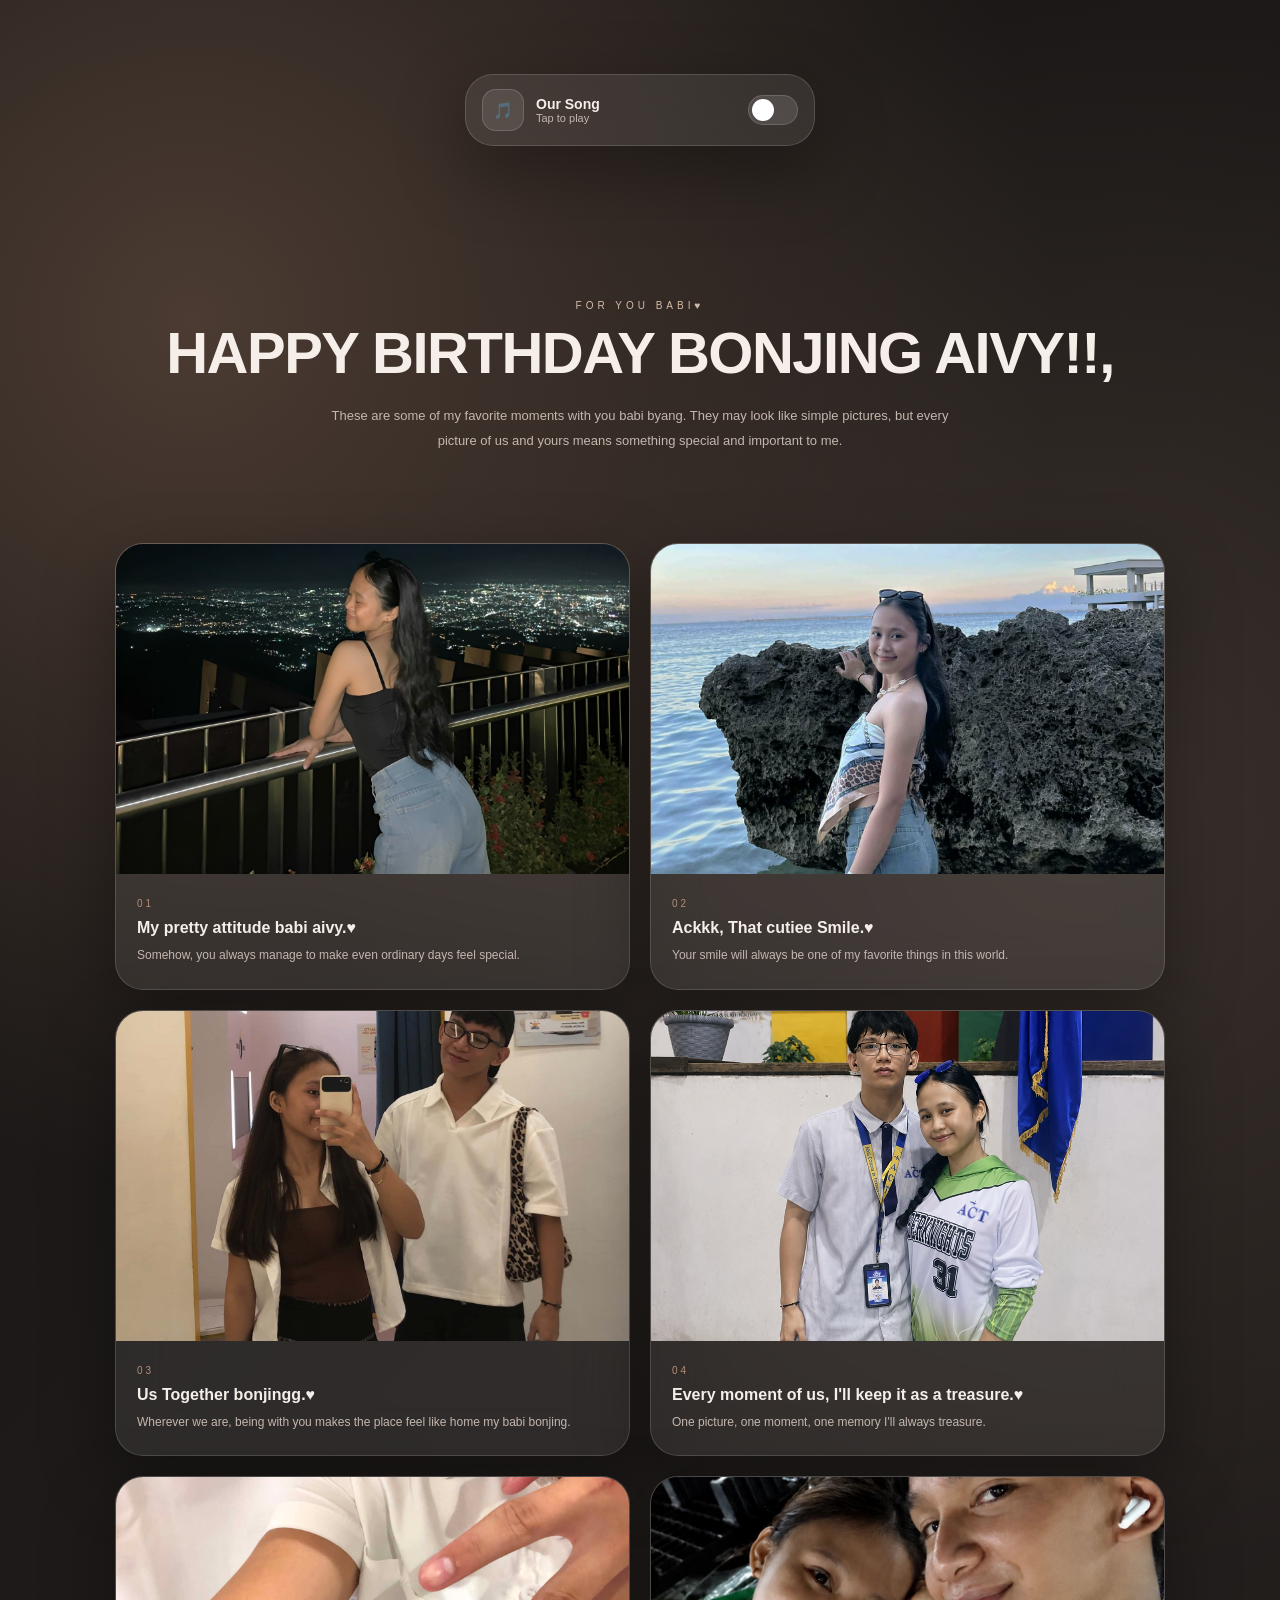
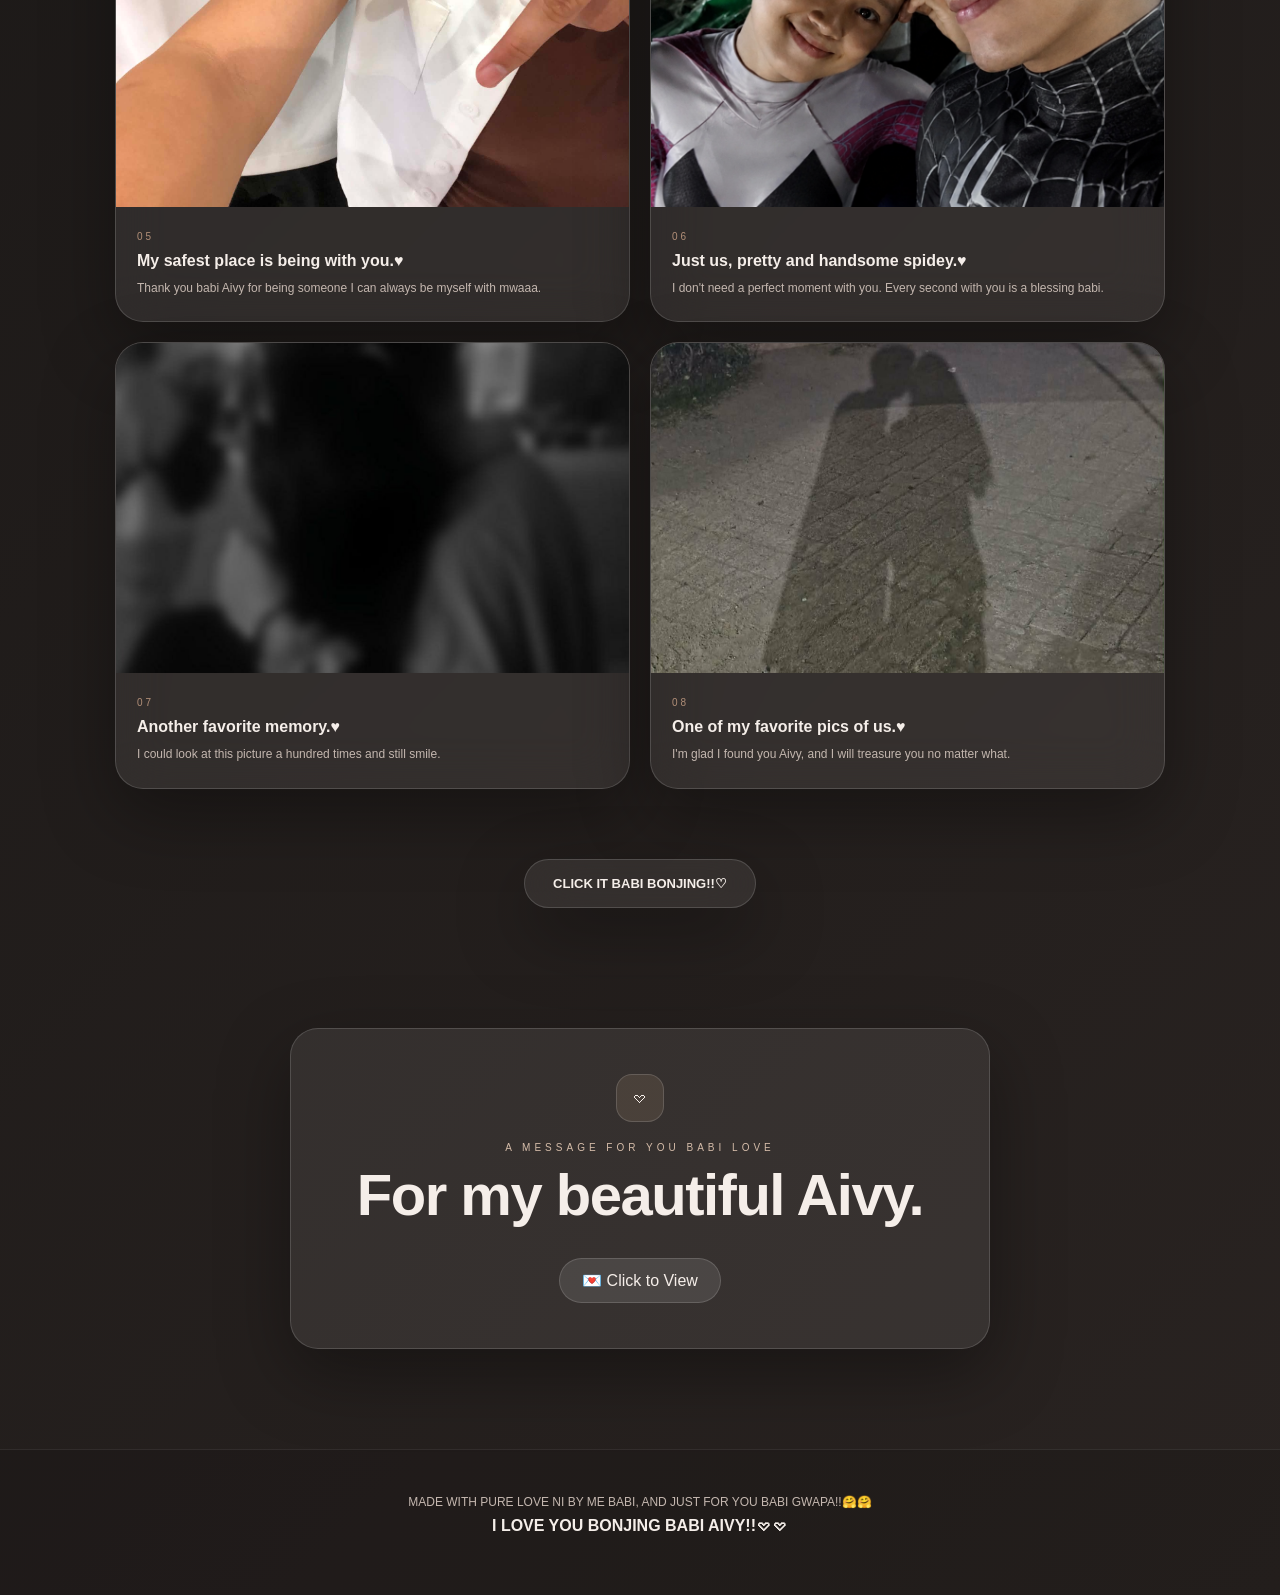
==== index.html @ 024c7cab "Update index.html" ====
<!DOCTYPE html>
<html lang="en">

<head>

    <meta charset="UTF-8">

    <meta name="viewport"
          content="width=device-width, initial-scale=1.0">

    <title>For My Love ❤️</title>

    <link rel="stylesheet" href="style.css">

</head>


<body>

    <!-- FLOATING DECORATIONS -->
    <div class="hearts"></div>
    <div class="flowers"></div>
    <div class="petals"></div>


    <!-- MUSIC -->
    <section class="hero">

        <div class="music-card">

            <div class="music-info">

                <div class="music-icon">
                    🎵
                </div>

                <div class="music-text">

                    <span class="music-label">
                        Our Song
                    </span>

                    <span id="musicStatus"
                          class="music-status">
                        Tap to play
                    </span>

                </div>

            </div>


            <button
                type="button"
                id="musicToggle"
                class="music-toggle"
                aria-label="Play music">

                <span class="toggle-circle"></span>

            </button>

        </div>


        <audio id="music" loop preload="auto">

            <source
                src="palayo_sa_mundo.mp3"
                type="audio/mpeg">

        </audio>

    </section>


    <!-- INTRO -->
    <section class="intro">

        <p class="section-label">
            FOR YOU BABI♥
        </p>


        <h2>
            HAPPY BIRTHDAY BONJING AIVY!!,<br>
            
        </h2>


        <p>
            These are some of my favorite moments with you babi byang.
            They may look like simple pictures, but every picture of us and yours
            means something special and important to me.
        </p>

    </section>


    <!-- MAIN GALLERY -->
    <section class="gallery-section">

        <div class="gallery">


            <article class="photo-card">

                <img src="image8.jpg"
                     alt="Our memory">

                <div class="photo-info">

                    <span>01</span>

                    <h3>
                        My pretty attitude babi aivy.♥
                    </h3>

                    <p>
                        Somehow, you always manage to make even ordinary
                        days feel special.
                    </p>

                </div>

            </article>


            <article class="photo-card">

                <img src="image9.jpeg"
                     alt="Our memory">

                <div class="photo-info">

                    <span>02</span>

                    <h3>
                        Ackkk, That cutiee Smile.♥
                    </h3>

                    <p>
                        Your smile will always be one of my favorite
                        things in this world.
                    </p>

                </div>

            </article>


            <article class="photo-card">

                <img src="image5.jpeg"
                     alt="Our memory">

                <div class="photo-info">

                    <span>03</span>

                    <h3>
                        Us Together bonjingg.♥
                    </h3>

                    <p>
                        Wherever we are, being with you makes the place
                        feel like home my babi bonjing.
                    </p>

                </div>

            </article>


            <article class="photo-card">

                <img src="image2.png"
                     alt="Our memory">

                <div class="photo-info">

                    <span>04</span>

                    <h3>
                        Every moment of us,
                        I'll keep it as a treasure.♥
                    </h3>

                    <p>
                        One picture, one moment, one memory
                        I'll always treasure.
                    </p>

                </div>

            </article>


            <article class="photo-card">

                <img src="image4.jpeg"
                     alt="Our memory">

                <div class="photo-info">

                    <span>05</span>

                    <h3>
                        My safest place is being with you.♥
                    </h3>

                    <p>
                        Thank you babi Aivy for being someone
                        I can always be myself with mwaaa.
                    </p>

                </div>

            </article>


            <article class="photo-card">

                <img src="image1.png"
                     alt="Our memory">

                <div class="photo-info">

                    <span>06</span>

                    <h3>
                        Just us, pretty and handsome spidey.♥
                    </h3>

                    <p>
                        I don't need a perfect moment with you.
                        Every second with you is a blessing babi.
                    </p>

                </div>

            </article>


            <article class="photo-card">

                <img src="image6.jpeg"
                     alt="Our memory">

                <div class="photo-info">

                    <span>07</span>

                    <h3>
                        Another favorite memory.♥
                    </h3>

                    <p>
                        I could look at this picture
                        a hundred times and still smile.
                    </p>

                </div>

            </article>


            <article class="photo-card">

                <img src="image7.jpeg"
                     alt="Our memory">

                <div class="photo-info">

                    <span>08</span>

                    <h3>
                        One of my favorite pics of us.♥
                    </h3>

                    <p>
                        I'm glad I found you Aivy, and I will
                        treasure you no matter what.
                    </p>

                </div>

            </article>


        </div>

    </section>


    <!-- VIEW MEMORIES BUTTON -->
    <section class="memory-button-section">

        <button
            type="button"
            class="view-memories-btn"
            id="viewMemoriesBtn">

            CLICK IT BABI BONJING!!♡

        </button>

    </section>


    <!-- MEMORY COLLAGE POPUP -->
    <div class="memory-popup"
         id="memoryPopup">

        <div class="memory-popup-card">

            <button
                type="button"
                class="memory-close"
                id="memoryClose">

                ×

            </button>


            <p class="memory-label">
                HAPPY BIRTHDAY BABI🎉🎉🥳🥳✨✨
            </p>


            <h2>
                JUST FOR YOU GWAPA!!
            </h2>


            <div class="memory-collage">


                <img
                    src="image10.jpeg"
                    alt="Memory 1"
                    data-title="JUST US BOTH BEING HOT AND CUTE BABI MWEHEHE!♡"
                    data-message="Every picture of us both babi becomes a beautiful memory with you po, and I will always treasure the memories that we create together babi.">


                <img
                    src="image11.jpeg"
                    alt="Memory 2"
                    data-title="MY CUTE TALENTED LITTLE DANCERIST BABY AIVY BABI BONJING!♡"
                    data-message="You're so cutee here babi with the little peace sign HAHAHAHA kagigil aping ueyyy mwaa may our son and daughters gain your cuteness and kabuyag babi!!">


                <img
                    src="image12.jpg"
                    alt="Memory 3"
                    data-title="My Favorite People ♡"
                    data-message="This is one of those moments that I will always remember. A simple picture, but a beautiful memory for me.">


                <img
                    src="image13.png"
                    alt="Memory 4"
                    data-title="ONE OF MY FAV PIC OF YOU AS A BABY BABI HUHU!! ♡"
                    data-message="You're so adorable and tiny here babi huhu. Hueyy kagigil mwaaa, cute uy buyag!!">


                <img
                    src="image14.png"
                    alt="Memory 5"
                    data-title="MY CUTIEE BONJING BABII HUHU!! ♡"
                    data-message="Awwwww that small shy rubbing sa iyang hands huhu. Cute nimo Aivy byang ueyyy until now samot ka buyag akong asawa mwaaa. Stay cute, positive, kind and beautiful heart babi. I love you very muchieee babii. HAPPY BIRTHDAY GWAPAA BONJING BYANG, enjoy your 20th birthday babi!!">


            </div>

        </div>

    </div>


    <!-- EXPANDED IMAGE VIEWER -->
    <div class="image-viewer"
         id="imageViewer">

        <div class="image-viewer-card">


            <button
                type="button"
                class="image-viewer-close"
                id="imageViewerClose">

                ×

            </button>


            <!-- FULL IMAGE -->
            <div class="expanded-image-area">

                <img
                    id="expandedImage"
                    src=""
                    alt="Memory">

            </div>


            <!-- LETTER -->
            <div class="expanded-letter">

                <p class="expanded-label">
                    A LITTLE MEMORY
                </p>


                <h2 id="expandedTitle">
                    Our Memory ♡
                </h2>


                <p id="expandedMessage"></p>


                <div class="letter-heart">
                    ♥
                </div>


                <span class="letter-sign">
                    Forever & Always ka kissan babi mwaa!!
                </span>

            </div>


        </div>

    </div>


    <!-- LOVE MESSAGE -->
    <section class="love-section">

        <details class="love-card">

            <summary class="love-preview">

                <div class="heart-icon">
                    𖹭
                </div>


                <p class="section-label">
                    A MESSAGE FOR YOU BABI LOVE
                </p>


                <h2>
                    For my beautiful Aivy.
                </h2>


                <span class="view-letter">
                    💌 Click to View
                </span>

            </summary>


            <div class="letter-content">

                <p>
                    Thank you for every laugh, every conversation,
                    every little moments, and every memory we've made babi know that every moments we had
                    matters to me as much as you matter to me gwapa babii mwaaaa!!!
                    Every obstacle we've been through and every argument
                    we choose to let go of kasi we love us so much and we chose our love over our pride,
                    I am proud of us both babi love so muchieeee.🌸🤗
                </p>


                <p>
                    Know that my biggest and proudest thing I did this year was to
                    reach out my feelings to you and I'm glad I found you Aivy byang gwapa.💋💋
                </p>


                <p>
                    I don't know what the future will look like babi love,
                    but I know that I want to keep learning, growing and
                    making beautiful memories with you.🌸🌸
                </p>


                <p>
                    Stay kind and genuine saimong self babi.
                    Keep chasing your goals, and throughout your highest
                    and lowest moments, your family, friends and especially
                    ako will always be there for you.🌸🌸🤗🤗💋💋
                </p>


                <p class="final-love">

                    <strong>
                        I LOVE YOUUUUU BABIIII.🤍🤍🤗🤗
                    </strong>

                </p>

            </div>

        </details>

    </section>


    <!-- FOOTER -->
    <footer>

        <p>
            MADE WITH PURE LOVE NI BY ME BABI, AND JUST FOR YOU BABI GWAPA!!🤗🤗
        </p>


        <span>
            I LOVE YOU BONJING BABI AIVY!!𖹭𖹭
        </span>

    </footer>


    <script src="script.js"></script>

</body>
</html>
---- style.css ----
/* =========================================
   iOS BROWN LIQUID GLASS
========================================= */

:root {
    --bg: #171514;
    --bg2: #292321;

    --glass: rgba(255, 255, 255, .08);
    --glass-light: rgba(255, 255, 255, .13);
    --border: rgba(255, 255, 255, .15);

    --brown: #b28f78;
    --brown-light: #d5bca9;

    --text: #f5eee9;
    --muted: #c4b7af;

    --shadow: 0 25px 70px rgba(0, 0, 0, .35);
}


/* RESET */

* {
    box-sizing: border-box;
}

html {
    scroll-behavior: smooth;
}

body {
    margin: 0;
    overflow-x: hidden;

    color: var(--text);

    font-family:
        -apple-system,
        BlinkMacSystemFont,
        "SF Pro Display",
        "SF Pro Text",
        "Segoe UI",
        sans-serif;

    background:
        radial-gradient(circle at 15% 10%, #4b3b32 0, transparent 28%),
        radial-gradient(circle at 85% 25%, #39302b 0, transparent 30%),
        linear-gradient(135deg, var(--bg), var(--bg2));
}


/* =========================================
   MUSIC
========================================= */

.hero {
    min-height: 220px;

    display: flex;
    align-items: center;
    justify-content: center;

    padding: 30px 20px;
}

.music-card {
    width: min(350px, 100%);

    display: flex;
    align-items: center;
    justify-content: space-between;

    padding: 14px 16px;

    background: var(--glass);

    border: 1px solid var(--border);
    border-radius: 28px;

    backdrop-filter: blur(30px);
    -webkit-backdrop-filter: blur(30px);

    box-shadow: var(--shadow);
}

.music-info {
    display: flex;
    align-items: center;
    gap: 12px;
}

.music-icon {
    width: 42px;
    height: 42px;

    display: grid;
    place-items: center;

    background: rgba(255, 255, 255, .1);

    border: 1px solid var(--border);
    border-radius: 14px;
}

.music-text {
    display: flex;
    flex-direction: column;
}

.music-label {
    font-size: 14px;
    font-weight: 600;
}

.music-status {
    font-size: 11px;
    color: var(--muted);
}

.music-toggle {
    position: relative;

    width: 50px;
    height: 30px;

    padding: 0;

    border: 1px solid var(--border);
    border-radius: 30px;

    background: rgba(255, 255, 255, .12);

    cursor: pointer;

    transition: background .3s ease;
}

.toggle-circle {
    position: absolute;

    top: 3px;
    left: 3px;

    width: 22px;
    height: 22px;

    background: white;

    border-radius: 50%;

    transition:
        transform .35s cubic-bezier(.34, 1.56, .64, 1);
}

.music-toggle.active {
    background: var(--brown);
}

.music-toggle.active .toggle-circle {
    transform: translateX(20px);
}


/* =========================================
   INTRO
========================================= */

.intro {
    padding: 80px 20px 60px;
    text-align: center;
}

.section-label {
    margin: 0 0 12px;

    font-size: 10px;
    letter-spacing: 4px;

    color: var(--brown-light);
}

.intro h2,
.love-card h2 {
    margin: 0 auto 20px;

    font-size: clamp(36px, 7vw, 58px);
    font-weight: 700;

    letter-spacing: -1.5px;
    line-height: 1.05;
}

.intro > p:last-child {
    max-width: 650px;

    margin: auto;

    font-size: 13px;
    line-height: 1.9;

    color: var(--muted);
}


/* =========================================
   MAIN GALLERY
========================================= */

.gallery-section {
    padding: 30px 20px 70px;
}

.gallery {
    width: min(1050px, 100%);
    margin: auto;

    display: grid;
    grid-template-columns: repeat(2, 1fr);

    gap: 20px;
}

.photo-card {
    overflow: hidden;

    background: var(--glass);

    border: 1px solid var(--border);
    border-radius: 28px;

    backdrop-filter: blur(25px);

    box-shadow: var(--shadow);

    transition:
        transform .4s cubic-bezier(.34, 1.56, .64, 1),
        background .3s ease;
}

.photo-card:hover {
    transform: translateY(-6px) scale(1.01);
    background: var(--glass-light);
}

.photo-card img {
    display: block;

    width: 100%;
    height: 330px;

    object-fit: cover;

    transition: transform .5s ease;
}

.photo-card:hover img {
    transform: scale(1.03);
}

.photo-info {
    padding: 19px 21px 23px;
}

.photo-info > span {
    font-size: 10px;
    letter-spacing: 3px;
    color: var(--brown);
}

.photo-info h3 {
    margin: 8px 0;
    font-size: 16px;
}

.photo-info p {
    margin: 0;

    font-size: 12px;
    line-height: 1.7;

    color: var(--muted);
}


/* =========================================
   BUTTON
========================================= */

.memory-button-section {
    display: flex;
    justify-content: center;

    padding: 0 20px 80px;
}

.view-memories-btn {
    padding: 16px 28px;

    border: 1px solid var(--border);
    border-radius: 50px;

    background: var(--glass);

    color: var(--text);

    font-family: inherit;
    font-size: 13px;
    font-weight: 600;

    cursor: pointer;

    backdrop-filter: blur(25px);

    box-shadow: var(--shadow);

    transition:
        transform .35s cubic-bezier(.34, 1.56, .64, 1),
        background .3s ease;
}

.view-memories-btn:hover,
.view-memories-btn:active {
    transform: scale(1.04);
    background: var(--glass-light);
}


/* =========================================
   MEMORY POPUP
========================================= */

.memory-popup {
    position: fixed;

    inset: 0;

    z-index: 9999;

    display: flex;
    align-items: center;
    justify-content: center;

    padding: 20px;

    background: rgba(8, 7, 6, .75);

    backdrop-filter: blur(18px);

    opacity: 0;
    visibility: hidden;

    transition:
        opacity .35s ease,
        visibility .35s ease;
}

.memory-popup.show {
    opacity: 1;
    visibility: visible;
}

.memory-popup-card {
    position: relative;

    width: min(700px, 100%);
    max-height: 90vh;

    overflow-y: auto;

    padding: 35px 25px;

    text-align: center;

    background:
        linear-gradient(
            135deg,
            rgba(65, 57, 52, .96),
            rgba(38, 33, 30, .98)
        );

    border: 1px solid var(--border);

    border-radius: 32px;

    box-shadow: 0 30px 90px rgba(0, 0, 0, .65);

    transform: scale(.92) translateY(25px);

    transition:
        transform .55s cubic-bezier(.34, 1.56, .64, 1);
}

.memory-popup.show .memory-popup-card {
    transform: scale(1) translateY(0);
}

.memory-popup-card h2 {
    margin: 8px 0 30px;

    font-size: clamp(30px, 6vw, 48px);
    font-weight: 700;

    letter-spacing: -1px;
}

.memory-label {
    margin: 0;

    font-size: 9px;
    letter-spacing: 4px;

    color: var(--brown-light);
}

.memory-close,
.image-viewer-close {
    position: absolute;

    width: 42px;
    height: 42px;

    border: 1px solid var(--border);
    border-radius: 50%;

    background: rgba(255, 255, 255, .1);

    color: white;

    font-size: 26px;

    cursor: pointer;

    transition:
        transform .35s cubic-bezier(.34, 1.56, .64, 1),
        background .25s ease;
}

.memory-close {
    top: 14px;
    right: 14px;
}

.memory-close:hover,
.image-viewer-close:hover {
    transform: scale(1.08);
    background: rgba(255, 255, 255, .18);
}


/* =========================================
   MEMORY COLLAGE
========================================= */

.memory-collage {
    display: grid;

    grid-template-columns: repeat(3, 1fr);

    gap: 10px;
}

.memory-collage img {
    width: 100%;
    height: 155px;

    display: block;

    object-fit: cover;

    border-radius: 22px;

    cursor: pointer;

    box-shadow: 0 8px 25px rgba(0, 0, 0, .25);

    transition:
        transform .4s cubic-bezier(.34, 1.56, .64, 1),
        filter .3s ease;
}

.memory-collage img:hover {
    transform: scale(1.04);
    filter: brightness(1.08);
}

.memory-collage img:first-child {
    grid-column: span 2;
}

.memory-collage img:nth-child(4) {
    grid-column: span 2;
}


/* =========================================
   EXPANDED IMAGE VIEWER
========================================= */

.image-viewer {
    position: fixed;

    inset: 0;

    z-index: 10000;

    display: flex;
    align-items: center;
    justify-content: center;

    padding: 25px;

    background: rgba(5, 5, 5, .78);

    backdrop-filter: blur(28px);

    opacity: 0;
    visibility: hidden;

    transition:
        opacity .35s ease,
        visibility .35s ease;
}

.image-viewer.show {
    opacity: 1;
    visibility: visible;
}


/* iOS STYLE EXPANDED CARD */

.image-viewer-card {
    position: relative;

    width: min(1050px, 100%);
    max-height: 90vh;

    display: grid;

    grid-template-columns:
        minmax(0, 1.2fr)
        minmax(300px, .8fr);

    overflow: hidden;

    background:
        linear-gradient(
            135deg,
            rgba(70, 61, 56, .98),
            rgba(34, 30, 28, .98)
        );

    border: 1px solid rgba(255, 255, 255, .16);

    border-radius: 32px;

    box-shadow:
        0 35px 110px rgba(0, 0, 0, .75);

    transform:
        scale(.88)
        translateY(35px);

    transition:
        transform .55s cubic-bezier(.22, 1.35, .36, 1);
}

.image-viewer.show .image-viewer-card {
    transform:
        scale(1)
        translateY(0);
}


/* FULL IMAGE */

.expanded-image-area {
    min-height: 450px;

    display: flex;

    align-items: center;
    justify-content: center;

    padding: 16px;

    background: rgba(0, 0, 0, .2);
}

.expanded-image-area img {
    width: 100%;
    height: 100%;

    max-height: 84vh;

    object-fit: contain;

    border-radius: 24px;

    opacity: 0;
    transform: scale(.96);

    transition:
        opacity .35s ease,
        transform .5s cubic-bezier(.34, 1.56, .64, 1);
}

.image-viewer.show .expanded-image-area img {
    opacity: 1;
    transform: scale(1);
}


/* =========================================
   RIGHT SIDE LETTER
========================================= */

.expanded-letter {
    display: flex;

    flex-direction: column;
    justify-content: center;

    padding: 45px 40px;

    text-align: left;

    background:
        linear-gradient(
            180deg,
            rgba(255, 255, 255, .06),
            rgba(255, 255, 255, .01)
        );

    opacity: 0;
    transform: translateX(25px);

    transition:
        opacity .4s ease .1s,
        transform .5s cubic-bezier(.22, 1.2, .36, 1) .1s;
}

.image-viewer.show .expanded-letter {
    opacity: 1;
    transform: translateX(0);
}

.expanded-label {
    margin: 0 0 15px;

    font-size: 9px;
    font-weight: 600;

    letter-spacing: 4px;

    color: var(--brown-light);
}

.expanded-letter h2 {
    margin: 0 0 20px;

    font-size: clamp(28px, 4vw, 45px);
    font-weight: 700;

    letter-spacing: -1px;
    line-height: 1.1;
}

.expanded-letter p:not(.expanded-label) {
    margin: 0;

    font-size: 13px;
    line-height: 1.9;

    color: var(--muted);
}

.letter-heart {
    margin-top: 25px;

    font-size: 25px;

    color: #e8d3c5;
}

.letter-sign {
    margin-top: 10px;

    font-size: 14px;
    font-weight: 500;

    color: var(--text);
}

.image-viewer-close {
    top: 16px;
    right: 16px;

    z-index: 10;

    background: rgba(20, 20, 20, .7);
}


/* =========================================
   LOVE MESSAGE
========================================= */

.love-section {
    padding: 40px 20px 100px;
}

.love-card {
    width: min(700px, 100%);

    margin: auto;

    padding: 45px 35px;

    text-align: center;

    background: var(--glass);

    border: 1px solid var(--border);

    border-radius: 28px;

    box-shadow: var(--shadow);
}

.love-preview {
    cursor: pointer;
    list-style: none;
}

.love-preview::-webkit-details-marker {
    display: none;
}

.heart-icon {
    width: 48px;
    height: 48px;

    display: grid;
    place-items: center;

    margin: 0 auto 20px;

    background: rgba(155, 128, 108, .2);

    border: 1px solid var(--border);
    border-radius: 16px;
}

.view-letter {
    display: inline-block;

    margin-top: 12px;

    padding: 12px 22px;

    border: 1px solid var(--border);
    border-radius: 50px;

    background: rgba(255, 255, 255, .1);
}

.letter-content {
    max-width: 600px;

    margin: 30px auto 0;

    text-align: left;
}

.letter-content p {
    font-size: 13px;

    line-height: 1.9;

    color: var(--muted);
}

.final-love {
    text-align: center;
    color: var(--text) !important;
}


/* =========================================
   FOOTER
========================================= */

footer {
    padding: 45px 20px 60px;

    text-align: center;

    background: rgba(0, 0, 0, .15);

    border-top:
        1px solid rgba(255, 255, 255, .08);
}

footer p {
    margin: 0 0 8px;

    font-size: 12px;

    color: var(--muted);
}

footer span {
    font-size: 16px;
    font-weight: 600;
}


/* =========================================
   FLOATING DECORATIONS
========================================= */

.flowers,
.hearts,
.petals {
    position: fixed;

    inset: 0;

    overflow: hidden;

    pointer-events: none;
}

.flowers {
    z-index: 20;
}

.hearts {
    z-index: 9;
}

.petals {
    z-index: 8;
}

.flower {
    position: absolute;

    top: -40px;

    color: rgba(220, 198, 184, .7);

    animation:
        flowerSnow linear forwards;
}

@keyframes flowerSnow {

    from {
        transform:
            translateY(-40px)
            rotate(0deg);
    }

    to {
        transform:
            translateY(110vh)
            rotate(360deg);

        opacity: 0;
    }

}

.hearts::before,
.hearts::after {
    content: "♡  ♥  ♡  ♥  ♡";

    position: absolute;

    width: 100%;

    font-size: 15px;

    letter-spacing: 65px;

    color: rgba(190, 155, 137, .4);

    animation:
        heartsFloat 18s linear infinite;
}

.hearts::before {
    top: -20px;
}

.hearts::after {
    top: -100px;

    animation-delay: -9s;

    opacity: .25;
}

@keyframes heartsFloat {

    from {
        transform: translateY(-20px);
    }

    to {
        transform: translateY(110vh);
    }

}

.petals::before,
.petals::after {
    content: "·  ✦  ·  ✧  ·  ✦";

    position: absolute;

    width: 100%;

    font-size: 13px;

    letter-spacing: 80px;

    color: rgba(220, 199, 187, .3);

    animation:
        petalsFall 13s linear infinite;
}

.petals::before {
    top: -30px;
}

.petals::after {
    top: -150px;

    animation-delay: -6s;

    opacity: .2;
}

@keyframes petalsFall {

    from {
        transform: translateY(-20px);
    }

    to {
        transform: translateY(110vh);
    }

}


/* =========================================
   MOBILE
========================================= */

@media (max-width: 700px) {

    .gallery {
        grid-template-columns: 1fr;
    }

    .photo-card img {
        height: 300px;
    }

    .memory-collage {
        grid-template-columns: repeat(2, 1fr);
    }

    .memory-collage img {
        height: 130px;
    }

    .memory-collage img:first-child,
    .memory-collage img:nth-child(4) {
        grid-column: span 1;
    }

    .image-viewer {
        padding: 12px;
    }

    .image-viewer-card {
        grid-template-columns: 1fr;

        max-height: 92vh;

        overflow-y: auto;

        border-radius: 28px;
    }

    .expanded-image-area {
        min-height: auto;

        padding: 12px;
    }

    .expanded-image-area img {
        max-height: 52vh;
    }

    .expanded-letter {
        padding: 28px 25px 35px;

        text-align: center;
    }

    .expanded-letter h2 {
        font-size: 30px;
    }

    .image-viewer-close {
        top: 12px;
        right: 12px;
    }

    .love-card {
        padding: 35px 22px;
    }

}
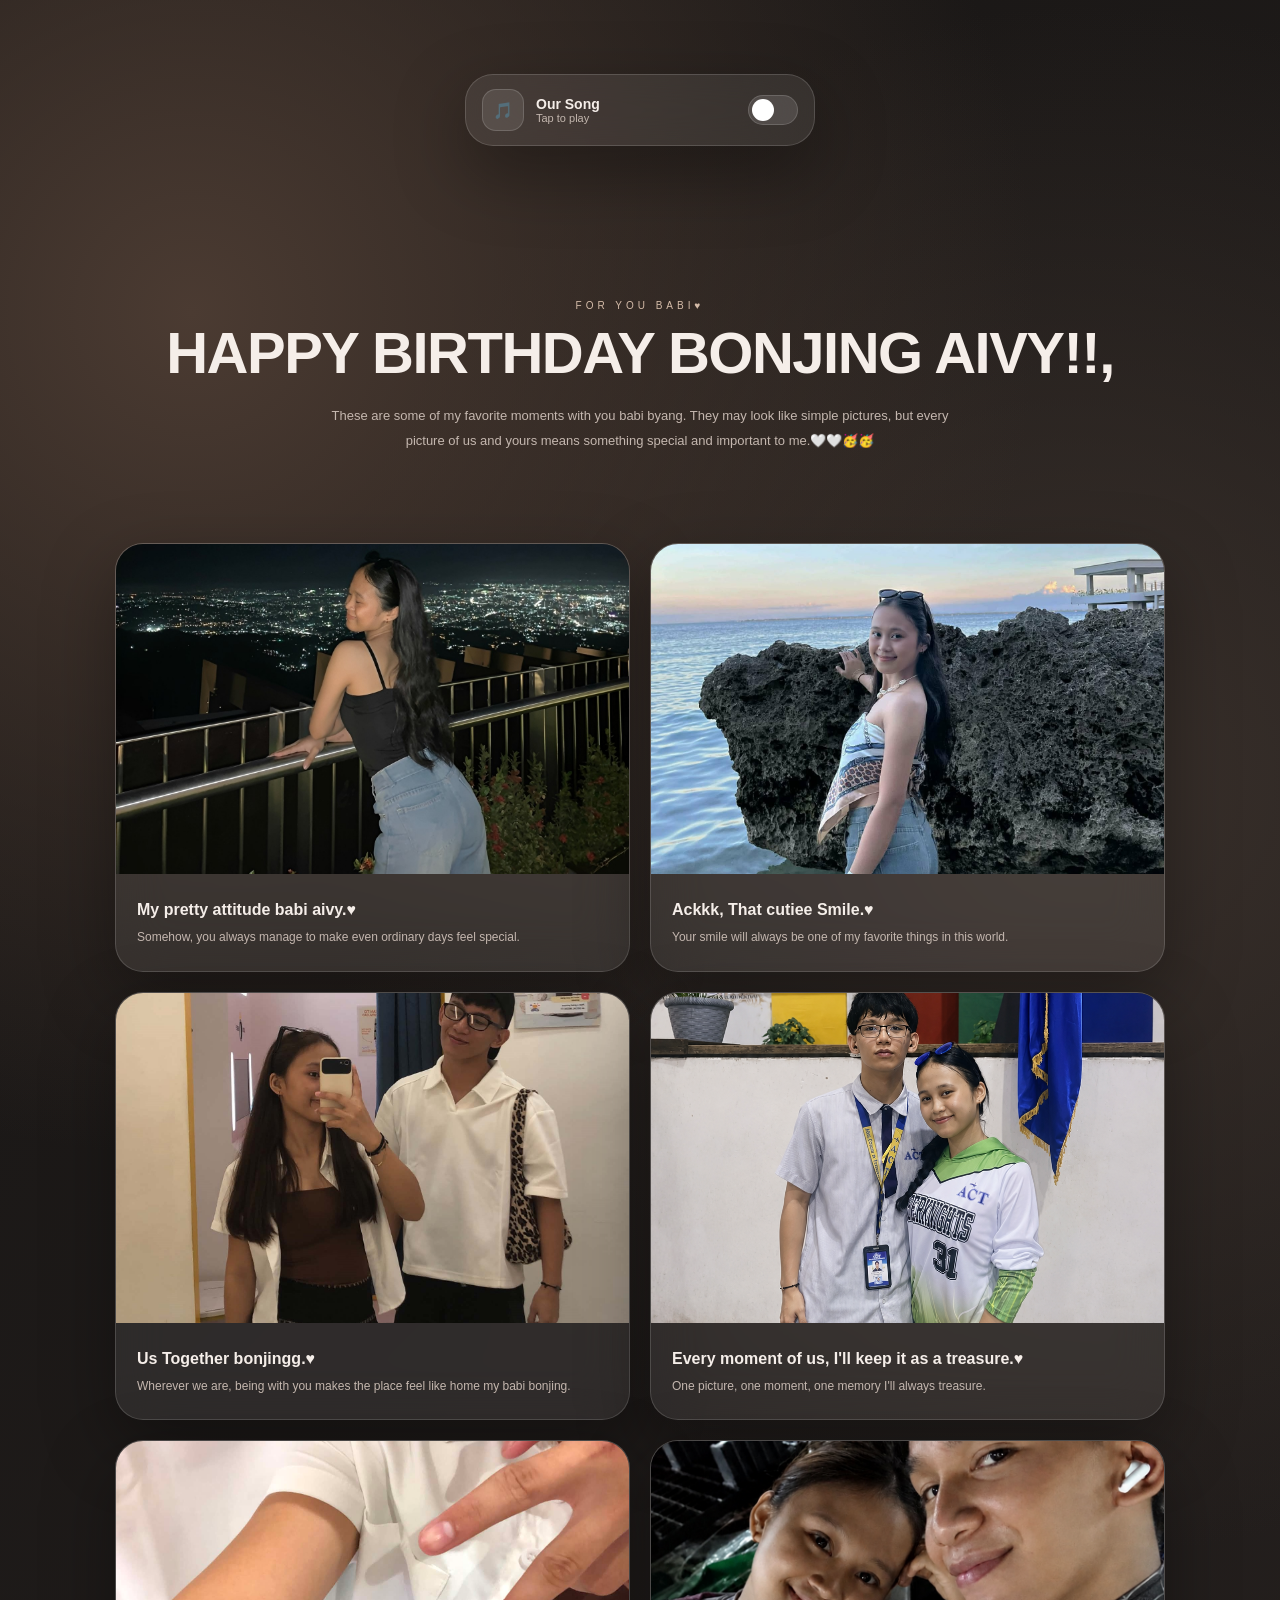
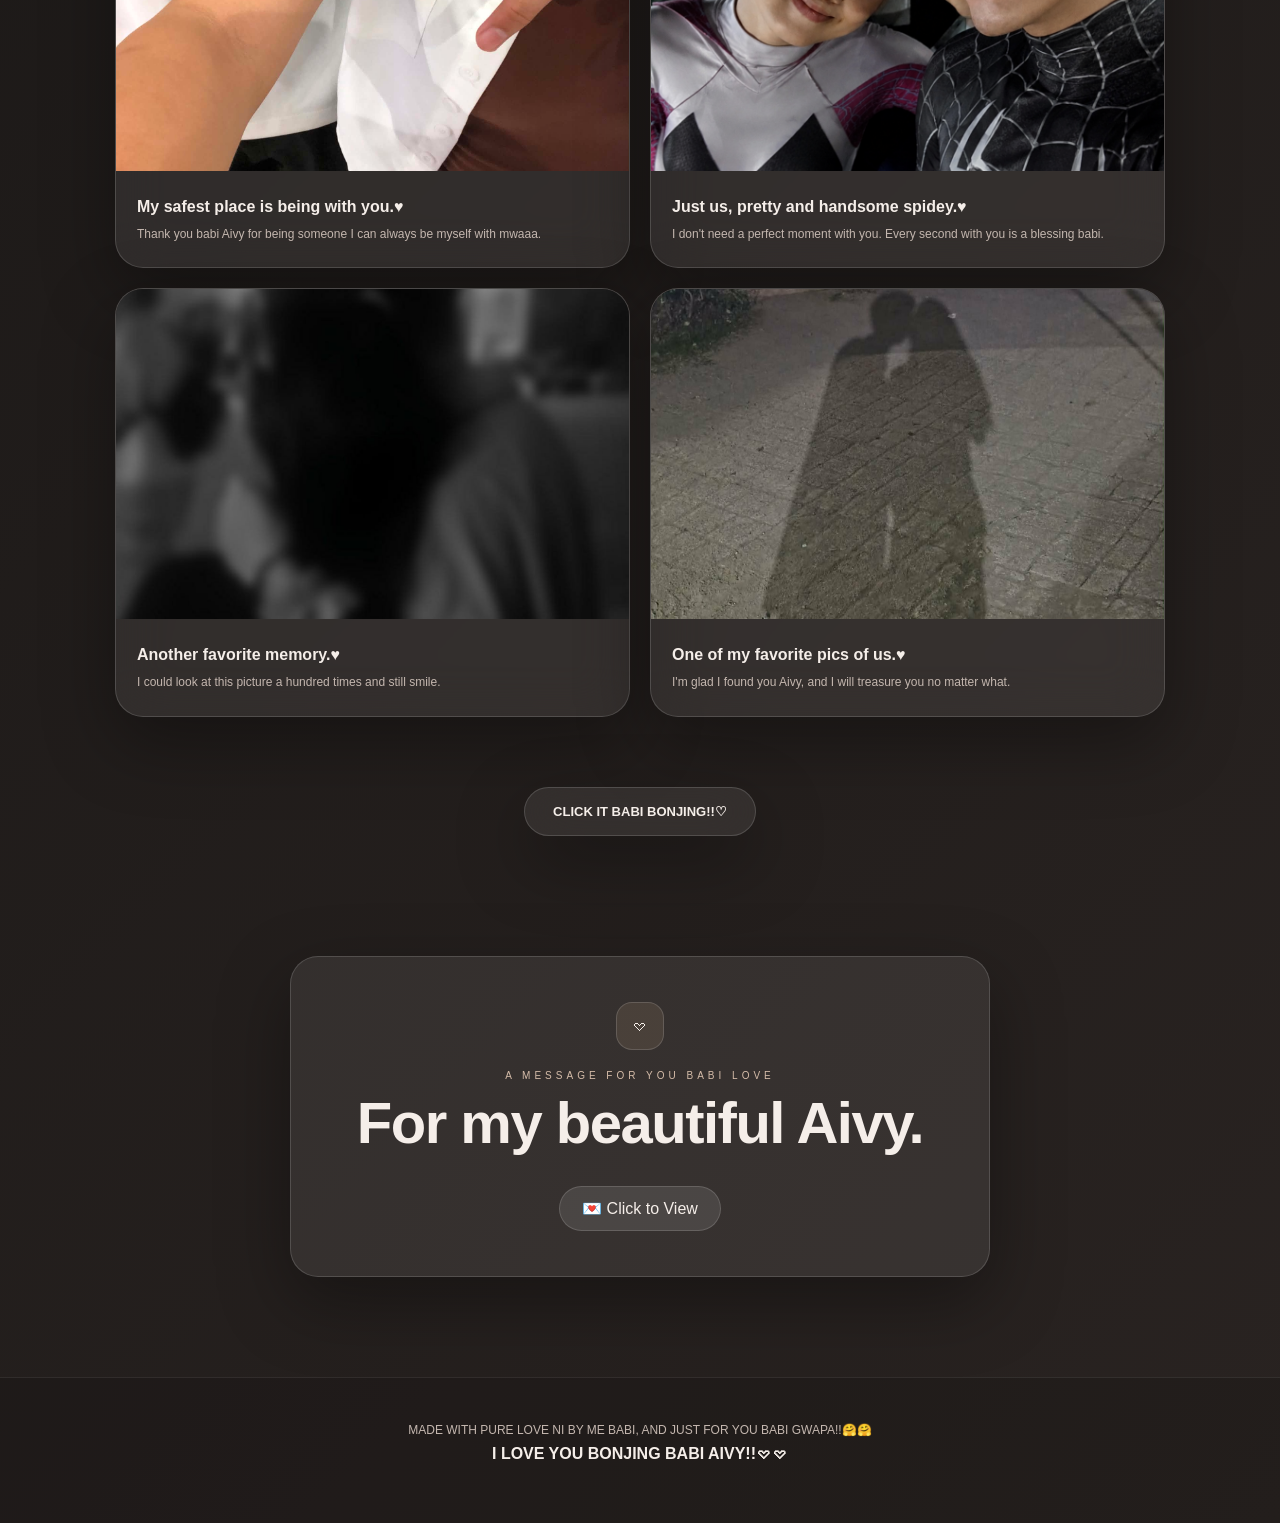
==== commit cfd67ca8: "Update index.html" ====
--- a/index.html
+++ b/index.html
@@ -91,7 +91,7 @@
         <p>
             These are some of my favorite moments with you babi byang.
             They may look like simple pictures, but every picture of us and yours
-            means something special and important to me.
+            means something special and important to me.🤍🤍🥳🥳
         </p>
 
     </section>
@@ -110,7 +110,7 @@
 
                 <div class="photo-info">
 
-                    <span>01</span>
+                    <span></span>
 
                     <h3>
                         My pretty attitude babi aivy.♥
@@ -133,7 +133,7 @@
 
                 <div class="photo-info">
 
-                    <span>02</span>
+                    <span></span>
 
                     <h3>
                         Ackkk, That cutiee Smile.♥
@@ -156,7 +156,7 @@
 
                 <div class="photo-info">
 
-                    <span>03</span>
+                    <span></span>
 
                     <h3>
                         Us Together bonjingg.♥
@@ -179,7 +179,7 @@
 
                 <div class="photo-info">
 
-                    <span>04</span>
+                    <span></span>
 
                     <h3>
                         Every moment of us,
@@ -203,7 +203,7 @@
 
                 <div class="photo-info">
 
-                    <span>05</span>
+                    <span></span>
 
                     <h3>
                         My safest place is being with you.♥
@@ -226,7 +226,7 @@
 
                 <div class="photo-info">
 
-                    <span>06</span>
+                    <span></span>
 
                     <h3>
                         Just us, pretty and handsome spidey.♥
@@ -249,7 +249,7 @@
 
                 <div class="photo-info">
 
-                    <span>07</span>
+                    <span></span>
 
                     <h3>
                         Another favorite memory.♥
@@ -272,7 +272,7 @@
 
                 <div class="photo-info">
 
-                    <span>08</span>
+                    <span></span>
 
                     <h3>
                         One of my favorite pics of us.♥
@@ -354,9 +354,8 @@
                 <img
                     src="image12.jpg"
                     alt="Memory 3"
-                    data-title="My Favorite People ♡"
-                    data-message="This is one of those moments that I will always remember. A simple picture, but a beautiful memory for me.">
-
+                    data-title="ONE OF MY FAVORITE PIC OF US BOTH DEAR!♡"
+                    data-message="No matter where we are or what we are doing babi, being with you always feels genuine, peaceful and complete palangga mwaaa I love you!!">
 
                 <img
                     src="image13.png"
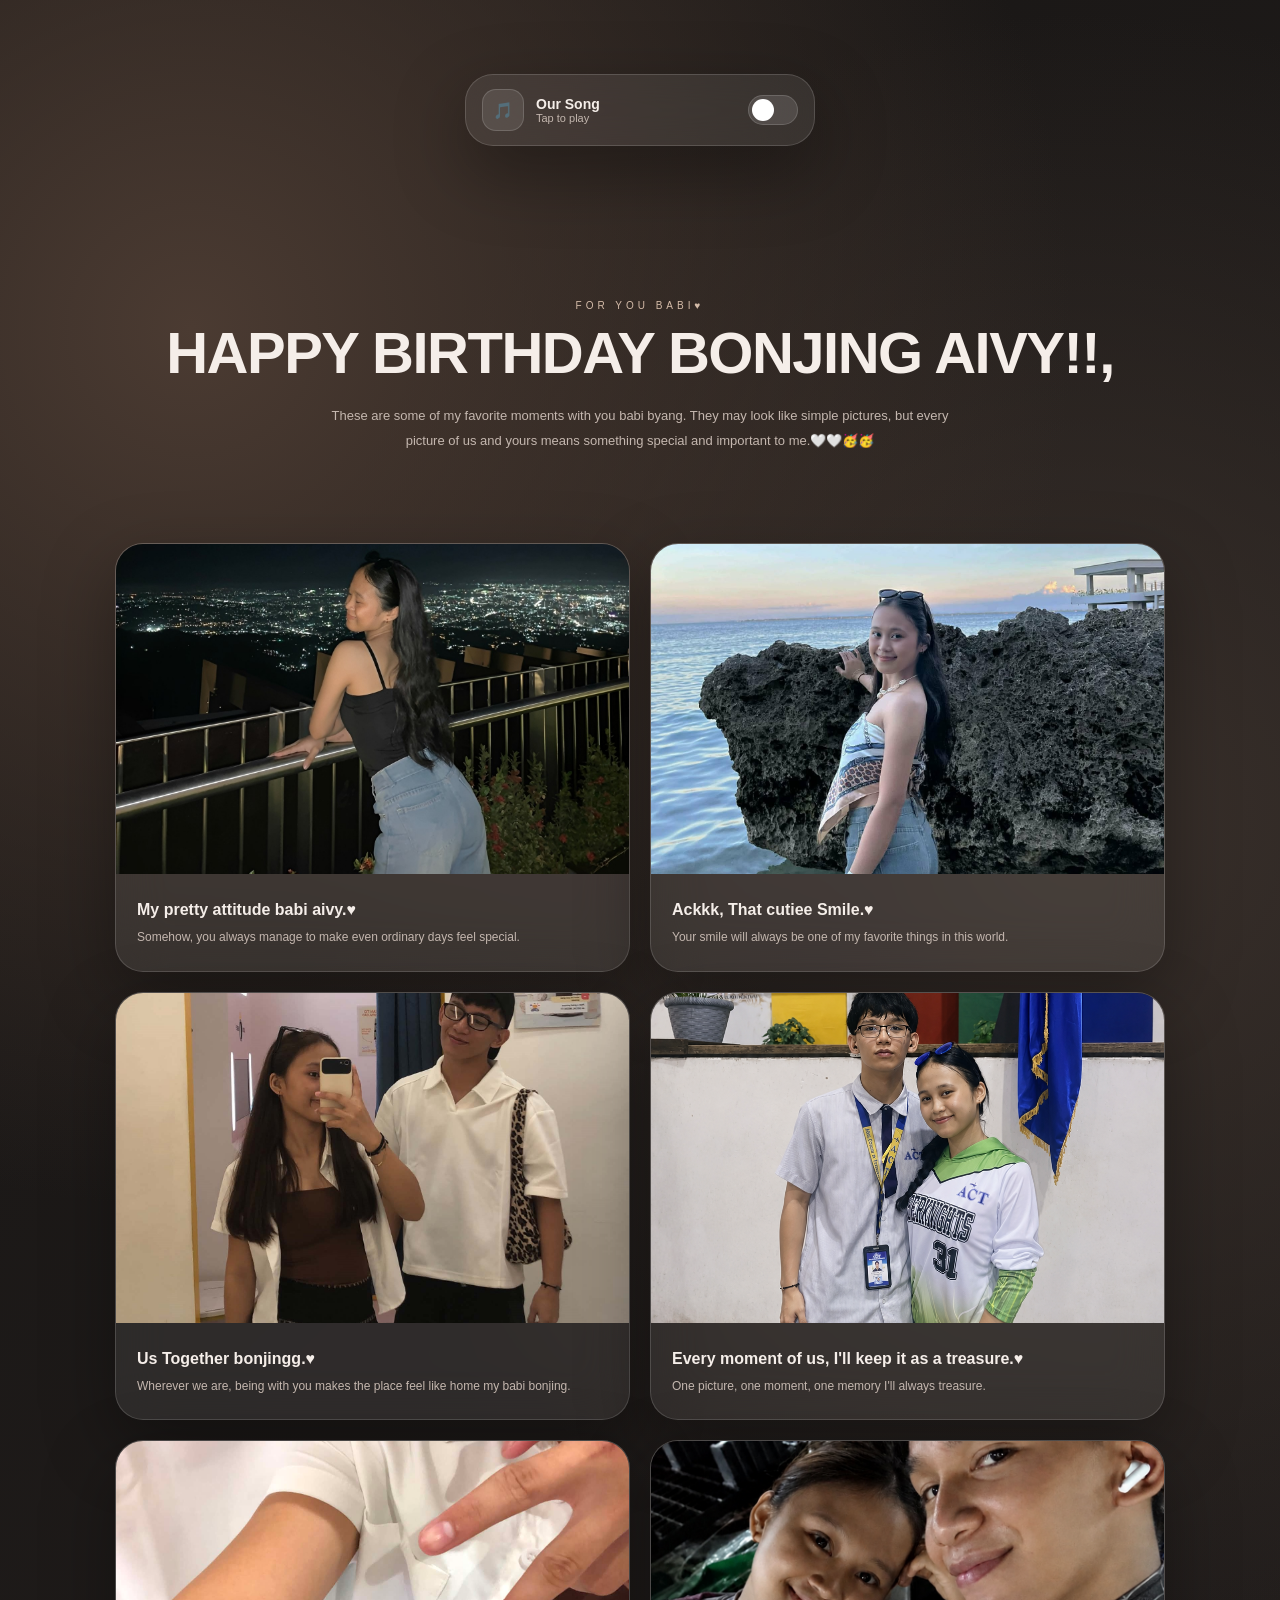
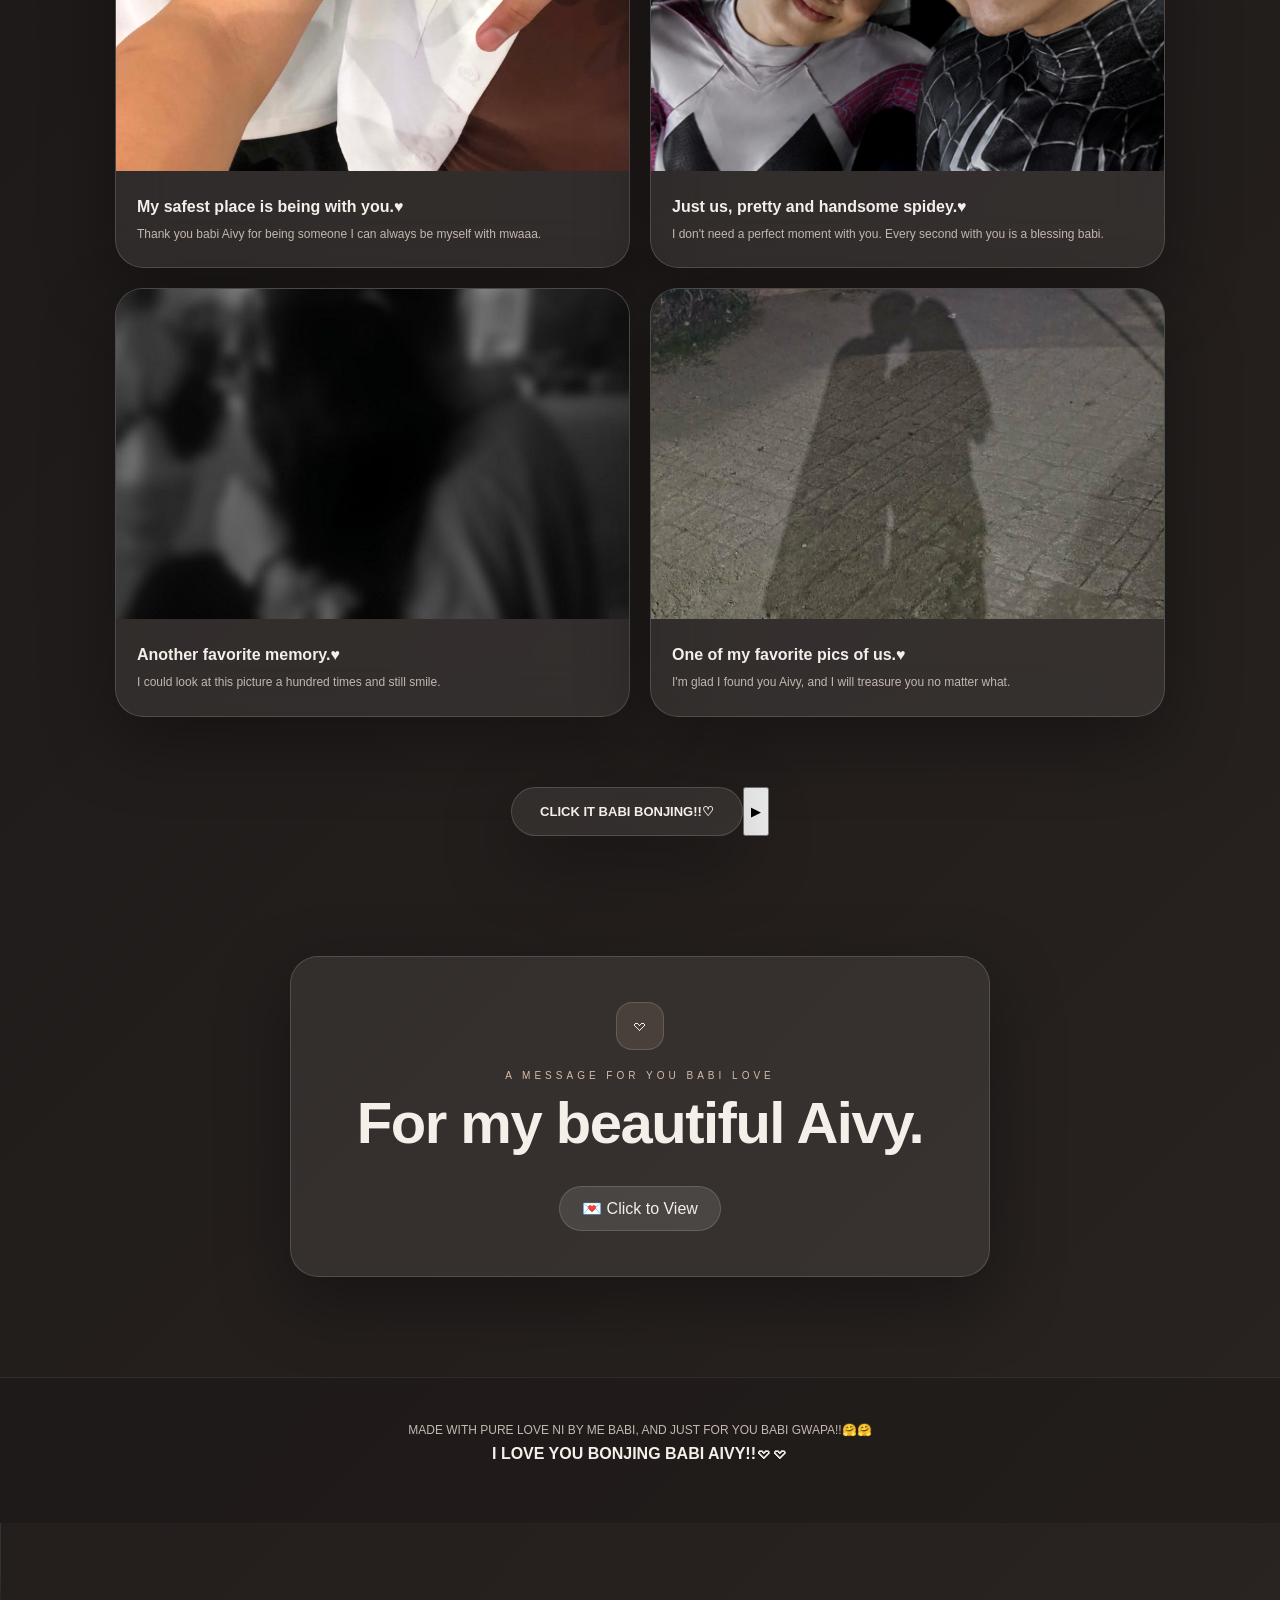
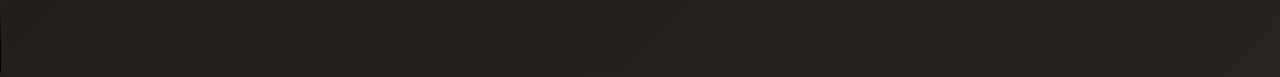
==== commit 090e4970: "Update index.html" ====
--- a/index.html
+++ b/index.html
@@ -1,4 +1,5 @@
 <!DOCTYPE html>
+
 <html lang="en">
 
 <head>
@@ -63,7 +64,9 @@
         </div>
 
 
-        <audio id="music" loop preload="auto">
+        <audio id="music"
+               loop
+               preload="auto">
 
             <source
                 src="palayo_sa_mundo.mp3"
@@ -84,7 +87,6 @@
 
         <h2>
             HAPPY BIRTHDAY BONJING AIVY!!,<br>
-            
         </h2>
 
 
@@ -105,8 +107,9 @@
 
             <article class="photo-card">
 
-                <img src="image8.jpg"
-                     alt="Our memory">
+                <img
+                    src="image8.jpg"
+                    alt="Our memory">
 
                 <div class="photo-info">
 
@@ -128,8 +131,9 @@
 
             <article class="photo-card">
 
-                <img src="image9.jpeg"
-                     alt="Our memory">
+                <img
+                    src="image9.jpeg"
+                    alt="Our memory">
 
                 <div class="photo-info">
 
@@ -151,8 +155,9 @@
 
             <article class="photo-card">
 
-                <img src="image5.jpeg"
-                     alt="Our memory">
+                <img
+                    src="image5.jpeg"
+                    alt="Our memory">
 
                 <div class="photo-info">
 
@@ -174,8 +179,9 @@
 
             <article class="photo-card">
 
-                <img src="image2.png"
-                     alt="Our memory">
+                <img
+                    src="image2.png"
+                    alt="Our memory">
 
                 <div class="photo-info">
 
@@ -198,8 +204,9 @@
 
             <article class="photo-card">
 
-                <img src="image4.jpeg"
-                     alt="Our memory">
+                <img
+                    src="image4.jpeg"
+                    alt="Our memory">
 
                 <div class="photo-info">
 
@@ -221,8 +228,9 @@
 
             <article class="photo-card">
 
-                <img src="image1.png"
-                     alt="Our memory">
+                <img
+                    src="image1.png"
+                    alt="Our memory">
 
                 <div class="photo-info">
 
@@ -244,8 +252,9 @@
 
             <article class="photo-card">
 
-                <img src="image6.jpeg"
-                     alt="Our memory">
+                <img
+                    src="image6.jpeg"
+                    alt="Our memory">
 
                 <div class="photo-info">
 
@@ -267,8 +276,9 @@
 
             <article class="photo-card">
 
-                <img src="image7.jpeg"
-                     alt="Our memory">
+                <img
+                    src="image7.jpeg"
+                    alt="Our memory">
 
                 <div class="photo-info">
 
@@ -293,9 +303,10 @@
     </section>
 
 
-    <!-- VIEW MEMORIES BUTTON -->
+    <!-- VIEW MEMORIES + VIDEO BUTTON -->
     <section class="memory-button-section">
 
+        <!-- EXISTING MEMORY BUTTON -->
         <button
             type="button"
             class="view-memories-btn"
@@ -305,12 +316,25 @@
 
         </button>
 
+
+        <!-- VIDEO BUTTON ON THE RIGHT -->
+        <button
+            type="button"
+            class="video-button"
+            id="videoBtn"
+            aria-label="Open video">
+
+            ▶
+
+        </button>
+
     </section>
 
 
     <!-- MEMORY COLLAGE POPUP -->
-    <div class="memory-popup"
-         id="memoryPopup">
+    <div
+        class="memory-popup"
+        id="memoryPopup">
 
         <div class="memory-popup-card">
 
@@ -347,15 +371,16 @@
                 <img
                     src="image11.jpeg"
                     alt="Memory 2"
+                    data-title="ONE OF MY FAVORITE PIC OF US BOTH DEAR!♡"
+                    data-message="No matter where we are or what we are doing babi, being with you always feels genuine, peaceful and complete palangga mwaaa I love you!!">
+
+
+                <img
+                    src="image12.jpg"
+                    alt="Memory 3"
                     data-title="MY CUTE TALENTED LITTLE DANCERIST BABY AIVY BABI BONJING!♡"
                     data-message="You're so cutee here babi with the little peace sign HAHAHAHA kagigil aping ueyyy mwaa may our son and daughters gain your cuteness and kabuyag babi!!">
 
-
-                <img
-                    src="image12.jpg"
-                    alt="Memory 3"
-                    data-title="ONE OF MY FAVORITE PIC OF US BOTH DEAR!♡"
-                    data-message="No matter where we are or what we are doing babi, being with you always feels genuine, peaceful and complete palangga mwaaa I love you!!">
 
                 <img
                     src="image13.png"
@@ -379,8 +404,9 @@
 
 
     <!-- EXPANDED IMAGE VIEWER -->
-    <div class="image-viewer"
-         id="imageViewer">
+    <div
+        class="image-viewer"
+        id="imageViewer">
 
         <div class="image-viewer-card">
 
@@ -531,7 +557,36 @@
     </footer>
 
 
+    <!-- =====================================
+         VIDEO POPUP
+         VIDEO ONLY - NO TEXT
+    ====================================== -->
+    <div
+        class="video-popup"
+        id="videoPopup">
+
+        <div class="video-popup-card">
+
+            <video
+                id="birthdayVideo"
+                controls
+                playsinline
+                preload="metadata">
+
+                <source
+                    src="VID_20260828_185823_873.mp4"
+                    type="video/mp4">
+
+            </video>
+
+        </div>
+
+    </div>
+
+
+    <!-- JAVASCRIPT -->
     <script src="script.js"></script>
 
 </body>
+
 </html>
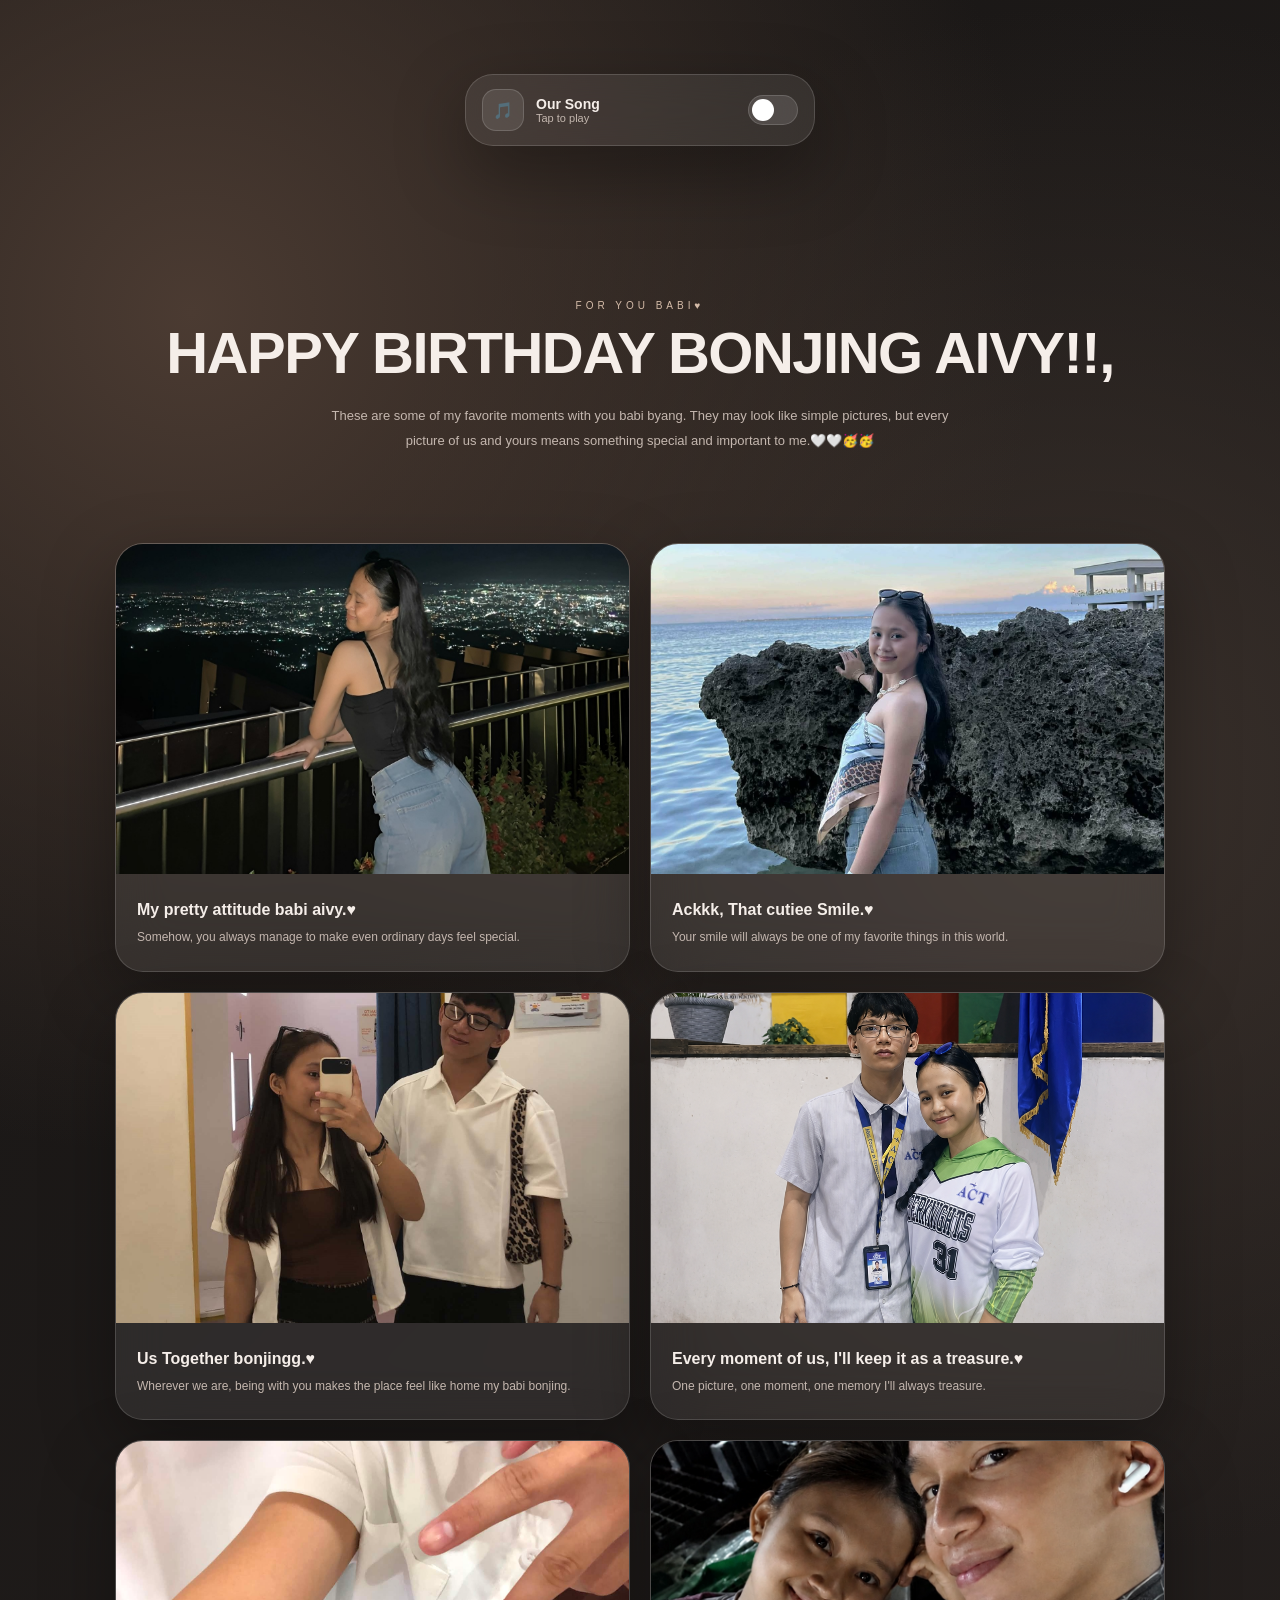
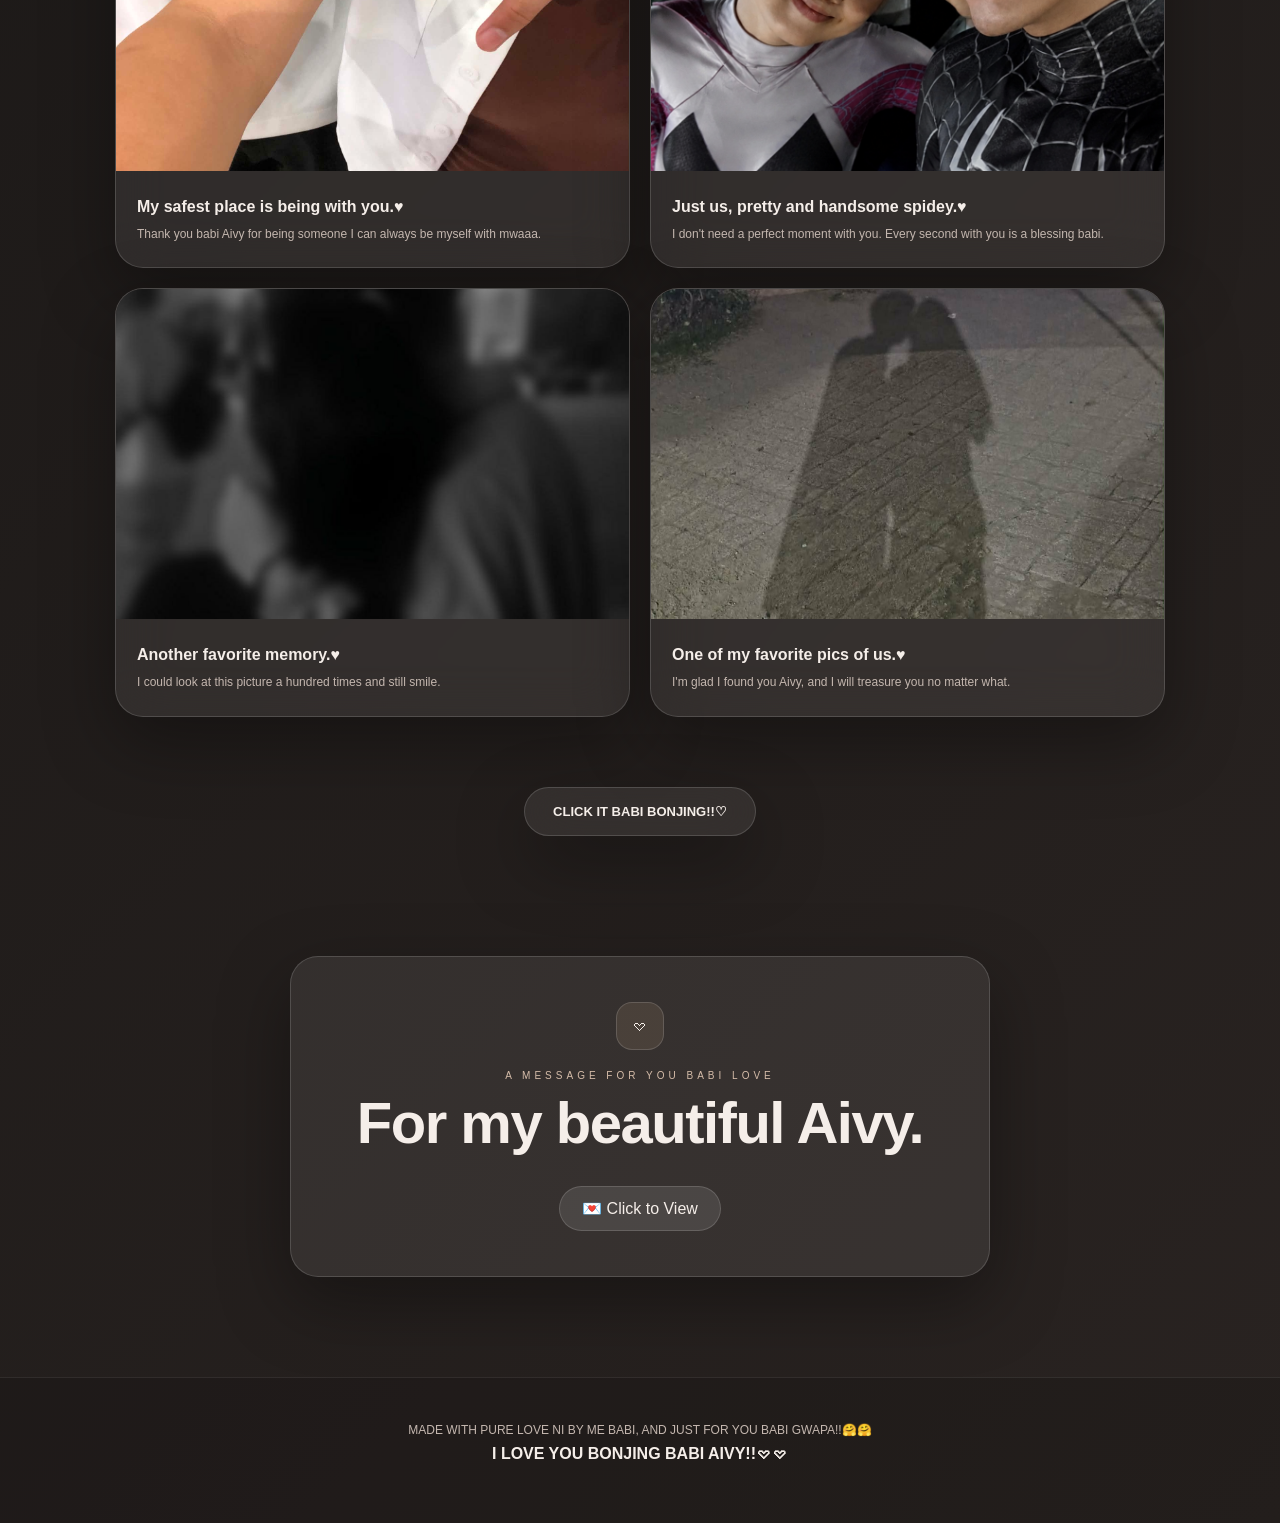
==== commit f627d423: "Update index.html" ====
--- a/index.html
+++ b/index.html
@@ -64,9 +64,7 @@
         </div>
 
 
-        <audio id="music"
-               loop
-               preload="auto">
+        <audio id="music" loop preload="auto">
 
             <source
                 src="palayo_sa_mundo.mp3"
@@ -107,9 +105,8 @@
 
             <article class="photo-card">
 
-                <img
-                    src="image8.jpg"
-                    alt="Our memory">
+                <img src="image8.jpg"
+                     alt="Our memory">
 
                 <div class="photo-info">
 
@@ -131,9 +128,8 @@
 
             <article class="photo-card">
 
-                <img
-                    src="image9.jpeg"
-                    alt="Our memory">
+                <img src="image9.jpeg"
+                     alt="Our memory">
 
                 <div class="photo-info">
 
@@ -155,9 +151,8 @@
 
             <article class="photo-card">
 
-                <img
-                    src="image5.jpeg"
-                    alt="Our memory">
+                <img src="image5.jpeg"
+                     alt="Our memory">
 
                 <div class="photo-info">
 
@@ -179,9 +174,8 @@
 
             <article class="photo-card">
 
-                <img
-                    src="image2.png"
-                    alt="Our memory">
+                <img src="image2.png"
+                     alt="Our memory">
 
                 <div class="photo-info">
 
@@ -204,9 +198,8 @@
 
             <article class="photo-card">
 
-                <img
-                    src="image4.jpeg"
-                    alt="Our memory">
+                <img src="image4.jpeg"
+                     alt="Our memory">
 
                 <div class="photo-info">
 
@@ -228,9 +221,8 @@
 
             <article class="photo-card">
 
-                <img
-                    src="image1.png"
-                    alt="Our memory">
+                <img src="image1.png"
+                     alt="Our memory">
 
                 <div class="photo-info">
 
@@ -252,9 +244,8 @@
 
             <article class="photo-card">
 
-                <img
-                    src="image6.jpeg"
-                    alt="Our memory">
+                <img src="image6.jpeg"
+                     alt="Our memory">
 
                 <div class="photo-info">
 
@@ -276,9 +267,8 @@
 
             <article class="photo-card">
 
-                <img
-                    src="image7.jpeg"
-                    alt="Our memory">
+                <img src="image7.jpeg"
+                     alt="Our memory">
 
                 <div class="photo-info">
 
@@ -303,10 +293,9 @@
     </section>
 
 
-    <!-- VIEW MEMORIES + VIDEO BUTTON -->
+    <!-- VIEW MEMORIES BUTTON -->
     <section class="memory-button-section">
 
-        <!-- EXISTING MEMORY BUTTON -->
         <button
             type="button"
             class="view-memories-btn"
@@ -316,25 +305,12 @@
 
         </button>
 
-
-        <!-- VIDEO BUTTON ON THE RIGHT -->
-        <button
-            type="button"
-            class="video-button"
-            id="videoBtn"
-            aria-label="Open video">
-
-            ▶
-
-        </button>
-
     </section>
 
 
     <!-- MEMORY COLLAGE POPUP -->
-    <div
-        class="memory-popup"
-        id="memoryPopup">
+    <div class="memory-popup"
+         id="memoryPopup">
 
         <div class="memory-popup-card">
 
@@ -396,6 +372,29 @@
                     data-message="Awwwww that small shy rubbing sa iyang hands huhu. Cute nimo Aivy byang ueyyy until now samot ka buyag akong asawa mwaaa. Stay cute, positive, kind and beautiful heart babi. I love you very muchieee babii. HAPPY BIRTHDAY GWAPAA BONJING BYANG, enjoy your 20th birthday babi!!">
 
 
+                <!-- VIDEO IN THE EMPTY RIGHT SIDE -->
+                <div
+                    class="video-card"
+                    id="videoCard">
+
+                    <video
+                        id="memoryVideo"
+                        preload="metadata">
+
+                        <source
+                            src="VID_20260828_185823_873.mp4"
+                            type="video/mp4">
+
+                    </video>
+
+
+                    <div class="video-play-button">
+                        ▶
+                    </div>
+
+                </div>
+
+
             </div>
 
         </div>
@@ -404,9 +403,8 @@
 
 
     <!-- EXPANDED IMAGE VIEWER -->
-    <div
-        class="image-viewer"
-        id="imageViewer">
+    <div class="image-viewer"
+         id="imageViewer">
 
         <div class="image-viewer-card">
 
@@ -461,6 +459,35 @@
 
 
         </div>
+
+    </div>
+
+
+    <!-- FULL VIDEO VIEWER -->
+    <div
+        class="video-viewer"
+        id="videoViewer">
+
+        <button
+            type="button"
+            class="video-close"
+            id="videoClose">
+
+            ×
+
+        </button>
+
+
+        <video
+            id="expandedVideo"
+            controls
+            playsinline>
+
+            <source
+                src="VID_20260828_185823_873.mp4"
+                type="video/mp4">
+
+        </video>
 
     </div>
 
@@ -557,36 +584,8 @@
     </footer>
 
 
-    <!-- =====================================
-         VIDEO POPUP
-         VIDEO ONLY - NO TEXT
-    ====================================== -->
-    <div
-        class="video-popup"
-        id="videoPopup">
-
-        <div class="video-popup-card">
-
-            <video
-                id="birthdayVideo"
-                controls
-                playsinline
-                preload="metadata">
-
-                <source
-                    src="VID_20260828_185823_873.mp4"
-                    type="video/mp4">
-
-            </video>
-
-        </div>
-
-    </div>
-
-
-    <!-- JAVASCRIPT -->
     <script src="script.js"></script>
 
 </body>
 
-</html>
+                </html>
--- a/style.css
+++ b/style.css
@@ -119,6 +119,52 @@
     color: var(--muted);
 }
 
+
+/* RIGHT SIDE BUTTONS */
+
+.media-buttons {
+    display: flex;
+    align-items: center;
+    gap: 10px;
+}
+
+
+/* VIDEO BUTTON */
+
+.video-button {
+    width: 42px;
+    height: 42px;
+
+    display: grid;
+    place-items: center;
+
+    border: 1px solid var(--border);
+    border-radius: 50%;
+
+    background: rgba(255, 255, 255, .12);
+
+    color: white;
+
+    font-size: 15px;
+
+    cursor: pointer;
+
+    backdrop-filter: blur(20px);
+
+    transition:
+        transform .35s cubic-bezier(.34, 1.56, .64, 1),
+        background .3s ease;
+}
+
+.video-button:hover,
+.video-button:active {
+    transform: scale(1.12);
+    background: var(--brown);
+}
+
+
+/* MUSIC TOGGLE */
+
 .music-toggle {
     position: relative;
 
@@ -160,6 +206,140 @@
 
 .music-toggle.active .toggle-circle {
     transform: translateX(20px);
+}
+
+
+/* =========================================
+   VIDEO VIEWER
+========================================= */
+
+.video-viewer {
+    position: fixed;
+
+    inset: 0;
+
+    z-index: 10001;
+
+    display: flex;
+    align-items: center;
+    justify-content: center;
+
+    padding: 20px;
+
+    background: rgba(5, 5, 5, .78);
+
+    backdrop-filter: blur(28px);
+    -webkit-backdrop-filter: blur(28px);
+
+    opacity: 0;
+    visibility: hidden;
+
+    transition:
+        opacity .35s ease,
+        visibility .35s ease;
+}
+
+.video-viewer.show {
+    opacity: 1;
+    visibility: visible;
+}
+
+.video-viewer-card {
+    position: relative;
+
+    width: min(1000px, 100%);
+    max-height: 90vh;
+
+    display: flex;
+    align-items: center;
+    justify-content: center;
+
+    padding: 12px;
+
+    background:
+        linear-gradient(
+            135deg,
+            rgba(70, 61, 56, .98),
+            rgba(34, 30, 28, .98)
+        );
+
+    border: 1px solid rgba(255, 255, 255, .16);
+
+    border-radius: 32px;
+
+    box-shadow:
+        0 35px 110px rgba(0, 0, 0, .75);
+
+    transform:
+        scale(.82)
+        translateY(40px);
+
+    transition:
+        transform .6s cubic-bezier(.22, 1.35, .36, 1);
+}
+
+.video-viewer.show .video-viewer-card {
+    transform:
+        scale(1)
+        translateY(0);
+}
+
+.video-viewer video {
+    display: block;
+
+    width: 100%;
+    max-width: 100%;
+
+    max-height: 82vh;
+
+    border-radius: 24px;
+
+    background: black;
+
+    opacity: 0;
+
+    transform: scale(.96);
+
+    transition:
+        opacity .4s ease .1s,
+        transform .6s cubic-bezier(.34, 1.56, .64, 1) .1s;
+}
+
+.video-viewer.show video {
+    opacity: 1;
+    transform: scale(1);
+}
+
+.video-viewer-close {
+    position: absolute;
+
+    top: -10px;
+    right: -10px;
+
+    z-index: 10;
+
+    width: 42px;
+    height: 42px;
+
+    border: 1px solid var(--border);
+    border-radius: 50%;
+
+    background: rgba(30, 30, 30, .85);
+
+    color: white;
+
+    font-size: 26px;
+
+    cursor: pointer;
+
+    backdrop-filter: blur(20px);
+
+    transition:
+        transform .35s cubic-bezier(.34, 1.56, .64, 1);
+}
+
+.video-viewer-close:hover {
+    transform: scale(1.1);
 }
 
 
@@ -528,9 +708,6 @@
     visibility: visible;
 }
 
-
-/* iOS STYLE EXPANDED CARD */
-
 .image-viewer-card {
     position: relative;
 
@@ -1030,4 +1207,35 @@
         padding: 35px 22px;
     }
 
-}
+
+    /* VIDEO MOBILE */
+
+    .media-buttons {
+        gap: 8px;
+    }
+
+    .video-button {
+        width: 38px;
+        height: 38px;
+    }
+
+    .video-viewer {
+        padding: 10px;
+    }
+
+    .video-viewer-card {
+        padding: 8px;
+        border-radius: 24px;
+    }
+
+    .video-viewer video {
+        max-height: 78vh;
+        border-radius: 18px;
+    }
+
+    .video-viewer-close {
+        top: 8px;
+        right: 8px;
+    }
+
+   }
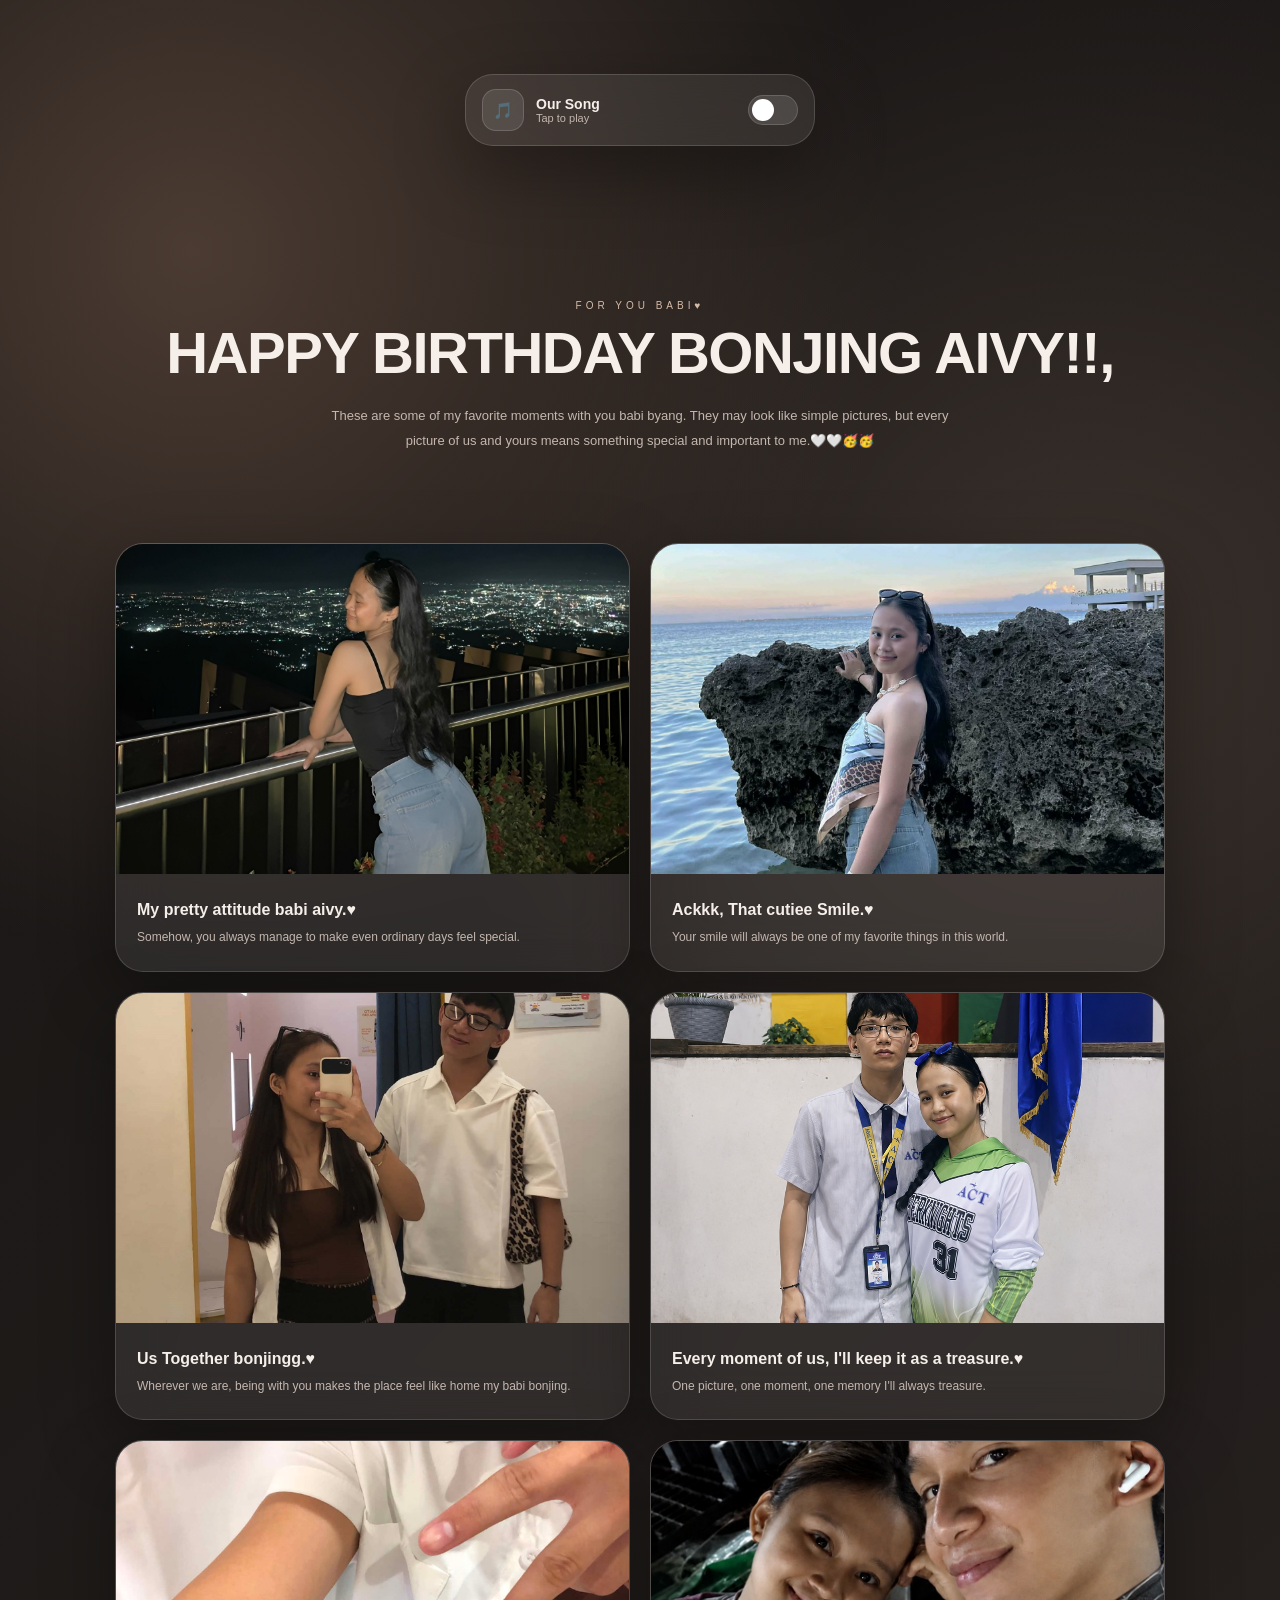
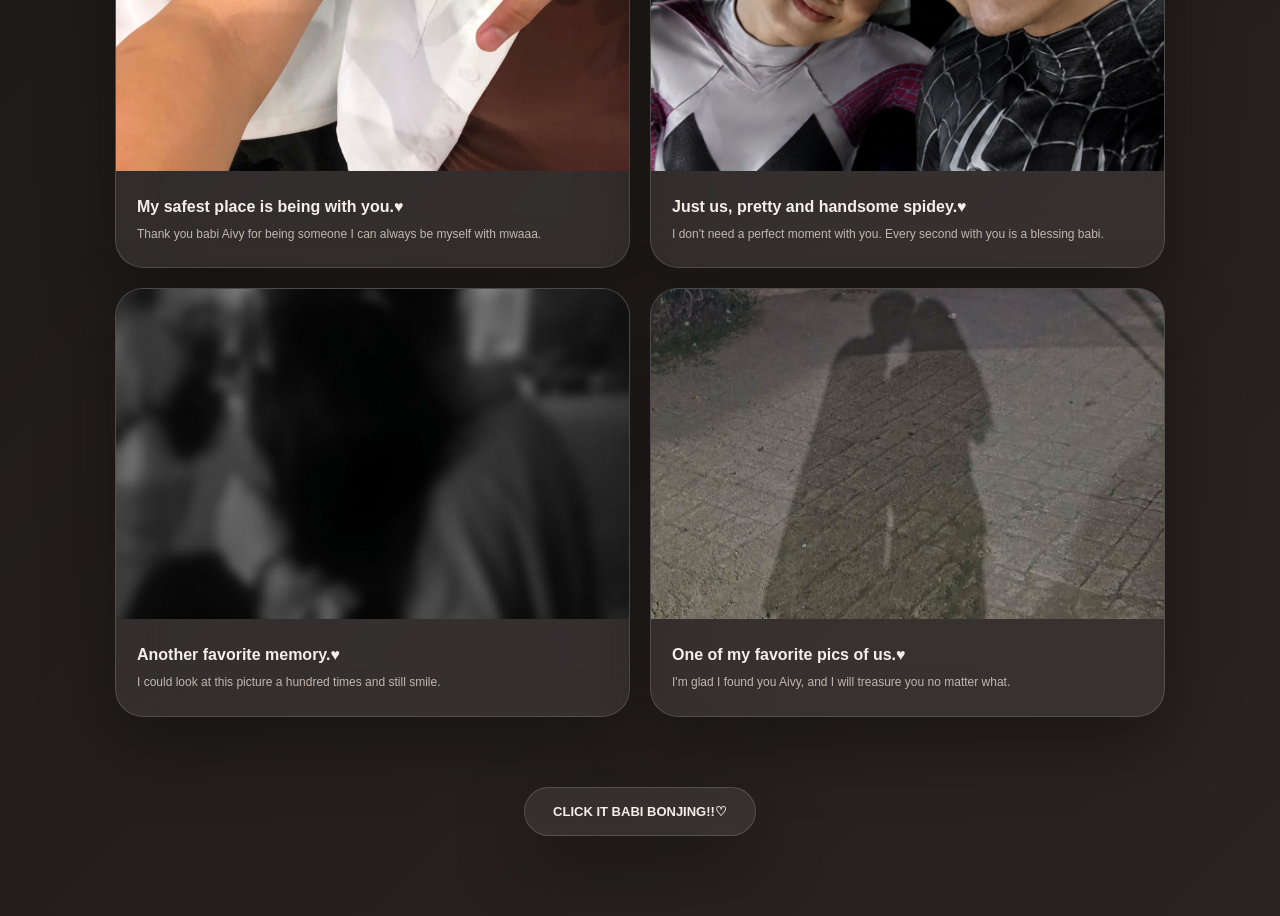
==== commit 50b2f584: "Update index.html" ====
--- a/index.html
+++ b/index.html
@@ -372,35 +372,30 @@
                     data-message="Awwwww that small shy rubbing sa iyang hands huhu. Cute nimo Aivy byang ueyyy until now samot ka buyag akong asawa mwaaa. Stay cute, positive, kind and beautiful heart babi. I love you very muchieee babii. HAPPY BIRTHDAY GWAPAA BONJING BYANG, enjoy your 20th birthday babi!!">
 
 
-                <!-- VIDEO IN THE EMPTY RIGHT SIDE -->
-                <div
-                    class="video-card"
-                    id="videoCard">
-
-                    <video
-                        id="memoryVideo"
-                        preload="metadata">
-
-                        <source
-                            src="VID_20260828_185823_873.mp4"
-                            type="video/mp4">
-
-                    </video>
-
-
-                    <div class="video-play-button">
-                        ▶
-                    </div>
-
-                </div>
-
-
-            </div>
-
-        </div>
-
+                <!-- VIDEO -->
+<button
+    type="button"
+    class="video-card"
+    id="videoCard"
+    aria-label="Play birthday video">
+
+    <video
+        id="videoPreview"
+        muted
+        playsinline
+        preload="metadata">
+
+        <source
+            src="VID_20260828_185823_873.mp4"
+            type="video/mp4">
+
+    </video>
+
+    <div class="video-play-icon">
+        ▶
     </div>
 
+</button>
 
     <!-- EXPANDED IMAGE VIEWER -->
     <div class="image-viewer"
@@ -463,33 +458,35 @@
     </div>
 
 
-    <!-- FULL VIDEO VIEWER -->
-    <div
-        class="video-viewer"
-        id="videoViewer">
-
-        <button
-            type="button"
-            class="video-close"
-            id="videoClose">
-
-            ×
-
-        </button>
-
-
-        <video
-            id="expandedVideo"
-            controls
-            playsinline>
-
-            <source
-                src="VID_20260828_185823_873.mp4"
-                type="video/mp4">
-
-        </video>
-
-    </div>
+    <!-- VIDEO VIEWER -->
+<div
+    class="video-viewer"
+    id="videoViewer">
+
+    <button
+        type="button"
+        class="video-viewer-close"
+        id="videoViewerClose">
+
+        ×
+
+    </button>
+
+
+    <video
+        id="fullVideo"
+        controls
+        playsinline>
+
+        <source
+            src="VID_20260828_185823_873.mp4"
+            type="video/mp4">
+
+        Your browser does not support video.
+
+    </video>
+
+</div>
 
 
     <!-- LOVE MESSAGE -->
@@ -588,4 +585,4 @@
 
 </body>
 
-                </html>
+            </html>
--- a/style.css
+++ b/style.css
@@ -119,106 +119,224 @@
     color: var(--muted);
 }
 
-
-/* RIGHT SIDE BUTTONS */
-
-.media-buttons {
+.music-toggle {
+    position: relative;
+
+    width: 50px;
+    height: 30px;
+
+    padding: 0;
+
+    border: 1px solid var(--border);
+    border-radius: 30px;
+
+    background: rgba(255, 255, 255, .12);
+
+    cursor: pointer;
+
+    transition: background .3s ease;
+}
+
+.toggle-circle {
+    position: absolute;
+
+    top: 3px;
+    left: 3px;
+
+    width: 22px;
+    height: 22px;
+
+    background: white;
+
+    border-radius: 50%;
+
+    transition:
+        transform .35s cubic-bezier(.34, 1.56, .64, 1);
+}
+
+.music-toggle.active {
+    background: var(--brown);
+}
+
+.music-toggle.active .toggle-circle {
+    transform: translateX(20px);
+}
+
+
+/* =========================================
+   INTRO
+========================================= */
+
+.intro {
+    padding: 80px 20px 60px;
+    text-align: center;
+}
+
+.section-label {
+    margin: 0 0 12px;
+
+    font-size: 10px;
+    letter-spacing: 4px;
+
+    color: var(--brown-light);
+}
+
+.intro h2,
+.love-card h2 {
+    margin: 0 auto 20px;
+
+    font-size: clamp(36px, 7vw, 58px);
+    font-weight: 700;
+
+    letter-spacing: -1.5px;
+    line-height: 1.05;
+}
+
+.intro > p:last-child {
+    max-width: 650px;
+
+    margin: auto;
+
+    font-size: 13px;
+    line-height: 1.9;
+
+    color: var(--muted);
+}
+
+
+/* =========================================
+   MAIN GALLERY
+========================================= */
+
+.gallery-section {
+    padding: 30px 20px 70px;
+}
+
+.gallery {
+    width: min(1050px, 100%);
+    margin: auto;
+
+    display: grid;
+    grid-template-columns: repeat(2, 1fr);
+
+    gap: 20px;
+}
+
+.photo-card {
+    overflow: hidden;
+
+    background: var(--glass);
+
+    border: 1px solid var(--border);
+    border-radius: 28px;
+
+    backdrop-filter: blur(25px);
+
+    box-shadow: var(--shadow);
+
+    transition:
+        transform .4s cubic-bezier(.34, 1.56, .64, 1),
+        background .3s ease;
+}
+
+.photo-card:hover {
+    transform: translateY(-6px) scale(1.01);
+    background: var(--glass-light);
+}
+
+.photo-card img {
+    display: block;
+
+    width: 100%;
+    height: 330px;
+
+    object-fit: cover;
+
+    transition: transform .5s ease;
+}
+
+.photo-card:hover img {
+    transform: scale(1.03);
+}
+
+.photo-info {
+    padding: 19px 21px 23px;
+}
+
+.photo-info > span {
+    font-size: 10px;
+    letter-spacing: 3px;
+    color: var(--brown);
+}
+
+.photo-info h3 {
+    margin: 8px 0;
+    font-size: 16px;
+}
+
+.photo-info p {
+    margin: 0;
+
+    font-size: 12px;
+    line-height: 1.7;
+
+    color: var(--muted);
+}
+
+
+/* =========================================
+   BUTTON
+========================================= */
+
+.memory-button-section {
     display: flex;
-    align-items: center;
-    gap: 10px;
-}
-
-
-/* VIDEO BUTTON */
-
-.video-button {
-    width: 42px;
-    height: 42px;
-
-    display: grid;
-    place-items: center;
+    justify-content: center;
+
+    padding: 0 20px 80px;
+}
+
+.view-memories-btn {
+    padding: 16px 28px;
 
     border: 1px solid var(--border);
-    border-radius: 50%;
-
-    background: rgba(255, 255, 255, .12);
-
-    color: white;
-
-    font-size: 15px;
+    border-radius: 50px;
+
+    background: var(--glass);
+
+    color: var(--text);
+
+    font-family: inherit;
+    font-size: 13px;
+    font-weight: 600;
 
     cursor: pointer;
 
-    backdrop-filter: blur(20px);
+    backdrop-filter: blur(25px);
+
+    box-shadow: var(--shadow);
 
     transition:
         transform .35s cubic-bezier(.34, 1.56, .64, 1),
         background .3s ease;
 }
 
-.video-button:hover,
-.video-button:active {
-    transform: scale(1.12);
-    background: var(--brown);
-}
-
-
-/* MUSIC TOGGLE */
-
-.music-toggle {
-    position: relative;
-
-    width: 50px;
-    height: 30px;
-
-    padding: 0;
-
-    border: 1px solid var(--border);
-    border-radius: 30px;
-
-    background: rgba(255, 255, 255, .12);
-
-    cursor: pointer;
-
-    transition: background .3s ease;
-}
-
-.toggle-circle {
-    position: absolute;
-
-    top: 3px;
-    left: 3px;
-
-    width: 22px;
-    height: 22px;
-
-    background: white;
-
-    border-radius: 50%;
-
-    transition:
-        transform .35s cubic-bezier(.34, 1.56, .64, 1);
-}
-
-.music-toggle.active {
-    background: var(--brown);
-}
-
-.music-toggle.active .toggle-circle {
-    transform: translateX(20px);
-}
-
-
-/* =========================================
-   VIDEO VIEWER
-========================================= */
-
-.video-viewer {
+.view-memories-btn:hover,
+.view-memories-btn:active {
+    transform: scale(1.04);
+    background: var(--glass-light);
+}
+
+
+/* =========================================
+   MEMORY POPUP
+========================================= */
+
+.memory-popup {
     position: fixed;
 
     inset: 0;
 
-    z-index: 10001;
+    z-index: 9999;
 
     display: flex;
     align-items: center;
@@ -226,10 +344,9 @@
 
     padding: 20px;
 
-    background: rgba(5, 5, 5, .78);
-
-    backdrop-filter: blur(28px);
-    -webkit-backdrop-filter: blur(28px);
+    background: rgba(8, 7, 6, .75);
+
+    backdrop-filter: blur(18px);
 
     opacity: 0;
     visibility: hidden;
@@ -239,22 +356,274 @@
         visibility .35s ease;
 }
 
-.video-viewer.show {
+.memory-popup.show {
     opacity: 1;
     visibility: visible;
 }
 
-.video-viewer-card {
+.memory-popup-card {
     position: relative;
 
-    width: min(1000px, 100%);
+    width: min(700px, 100%);
     max-height: 90vh;
+
+    overflow-y: auto;
+
+    padding: 35px 25px;
+
+    text-align: center;
+
+    background:
+        linear-gradient(
+            135deg,
+            rgba(65, 57, 52, .96),
+            rgba(38, 33, 30, .98)
+        );
+
+    border: 1px solid var(--border);
+
+    border-radius: 32px;
+
+    box-shadow: 0 30px 90px rgba(0, 0, 0, .65);
+
+    transform: scale(.92) translateY(25px);
+
+    transition:
+        transform .55s cubic-bezier(.34, 1.56, .64, 1);
+}
+
+.memory-popup.show .memory-popup-card {
+    transform: scale(1) translateY(0);
+}
+
+.memory-popup-card h2 {
+    margin: 8px 0 30px;
+
+    font-size: clamp(30px, 6vw, 48px);
+    font-weight: 700;
+
+    letter-spacing: -1px;
+}
+
+.memory-label {
+    margin: 0;
+
+    font-size: 9px;
+    letter-spacing: 4px;
+
+    color: var(--brown-light);
+}
+
+.memory-close,
+.image-viewer-close {
+    position: absolute;
+
+    width: 42px;
+    height: 42px;
+
+    border: 1px solid var(--border);
+    border-radius: 50%;
+
+    background: rgba(255, 255, 255, .1);
+
+    color: white;
+
+    font-size: 26px;
+
+    cursor: pointer;
+
+    transition:
+        transform .35s cubic-bezier(.34, 1.56, .64, 1),
+        background .25s ease;
+}
+
+.memory-close {
+    top: 14px;
+    right: 14px;
+}
+
+.memory-close:hover,
+.image-viewer-close:hover {
+    transform: scale(1.08);
+    background: rgba(255, 255, 255, .18);
+}
+
+
+/* =========================================
+   MEMORY COLLAGE
+========================================= */
+
+.memory-collage {
+    display: grid;
+
+    grid-template-columns: repeat(3, 1fr);
+
+    gap: 10px;
+}
+
+.memory-collage img {
+    width: 100%;
+    height: 155px;
+
+    display: block;
+
+    object-fit: cover;
+
+    border-radius: 22px;
+
+    cursor: pointer;
+
+    box-shadow: 0 8px 25px rgba(0, 0, 0, .25);
+
+    transition:
+        transform .4s cubic-bezier(.34, 1.56, .64, 1),
+        filter .3s ease;
+}
+
+.memory-collage img:hover {
+    transform: scale(1.04);
+    filter: brightness(1.08);
+}
+
+.memory-collage img:first-child {
+    grid-column: span 2;
+}
+
+.memory-collage img:nth-child(4) {
+    grid-column: span 2;
+}
+
+
+/* =========================================
+   VIDEO CARD - EMPTY RIGHT SIDE
+========================================= */
+
+.video-card {
+    position: relative;
+
+    width: 100%;
+    height: 155px;
+
+    overflow: hidden;
+
+    border-radius: 22px;
+
+    background: rgba(255, 255, 255, .08);
+
+    cursor: pointer;
+
+    box-shadow:
+        0 8px 25px rgba(0, 0, 0, .25);
+
+    transition:
+        transform .4s cubic-bezier(.34, 1.56, .64, 1);
+}
+
+.video-card:hover {
+    transform: scale(1.04);
+}
+
+.video-card video {
+    width: 100%;
+    height: 100%;
+
+    display: block;
+
+    object-fit: cover;
+
+    pointer-events: none;
+}
+
+.video-play-button {
+    position: absolute;
+
+    top: 50%;
+    left: 50%;
+
+    width: 52px;
+    height: 52px;
+
+    display: grid;
+    place-items: center;
+
+    transform: translate(-50%, -50%);
+
+    border:
+        1px solid rgba(255, 255, 255, .25);
+
+    border-radius: 50%;
+
+    background:
+        rgba(20, 20, 20, .45);
+
+    backdrop-filter: blur(15px);
+    -webkit-backdrop-filter: blur(15px);
+
+    color: white;
+
+    font-size: 18px;
+
+    transition:
+        transform .35s cubic-bezier(.34, 1.56, .64, 1);
+}
+
+.video-card:hover .video-play-button {
+    transform:
+        translate(-50%, -50%)
+        scale(1.12);
+}
+
+
+/* =========================================
+   EXPANDED IMAGE VIEWER
+========================================= */
+
+.image-viewer {
+    position: fixed;
+
+    inset: 0;
+
+    z-index: 10000;
 
     display: flex;
     align-items: center;
     justify-content: center;
 
-    padding: 12px;
+    padding: 25px;
+
+    background: rgba(5, 5, 5, .78);
+
+    backdrop-filter: blur(28px);
+
+    opacity: 0;
+    visibility: hidden;
+
+    transition:
+        opacity .35s ease,
+        visibility .35s ease;
+}
+
+.image-viewer.show {
+    opacity: 1;
+    visibility: visible;
+}
+
+
+/* iOS STYLE EXPANDED CARD */
+
+.image-viewer-card {
+    position: relative;
+
+    width: min(1050px, 100%);
+    max-height: 90vh;
+
+    display: grid;
+
+    grid-template-columns:
+        minmax(0, 1.2fr)
+        minmax(300px, .8fr);
+
+    overflow: hidden;
 
     background:
         linear-gradient(
@@ -271,472 +640,6 @@
         0 35px 110px rgba(0, 0, 0, .75);
 
     transform:
-        scale(.82)
-        translateY(40px);
-
-    transition:
-        transform .6s cubic-bezier(.22, 1.35, .36, 1);
-}
-
-.video-viewer.show .video-viewer-card {
-    transform:
-        scale(1)
-        translateY(0);
-}
-
-.video-viewer video {
-    display: block;
-
-    width: 100%;
-    max-width: 100%;
-
-    max-height: 82vh;
-
-    border-radius: 24px;
-
-    background: black;
-
-    opacity: 0;
-
-    transform: scale(.96);
-
-    transition:
-        opacity .4s ease .1s,
-        transform .6s cubic-bezier(.34, 1.56, .64, 1) .1s;
-}
-
-.video-viewer.show video {
-    opacity: 1;
-    transform: scale(1);
-}
-
-.video-viewer-close {
-    position: absolute;
-
-    top: -10px;
-    right: -10px;
-
-    z-index: 10;
-
-    width: 42px;
-    height: 42px;
-
-    border: 1px solid var(--border);
-    border-radius: 50%;
-
-    background: rgba(30, 30, 30, .85);
-
-    color: white;
-
-    font-size: 26px;
-
-    cursor: pointer;
-
-    backdrop-filter: blur(20px);
-
-    transition:
-        transform .35s cubic-bezier(.34, 1.56, .64, 1);
-}
-
-.video-viewer-close:hover {
-    transform: scale(1.1);
-}
-
-
-/* =========================================
-   INTRO
-========================================= */
-
-.intro {
-    padding: 80px 20px 60px;
-    text-align: center;
-}
-
-.section-label {
-    margin: 0 0 12px;
-
-    font-size: 10px;
-    letter-spacing: 4px;
-
-    color: var(--brown-light);
-}
-
-.intro h2,
-.love-card h2 {
-    margin: 0 auto 20px;
-
-    font-size: clamp(36px, 7vw, 58px);
-    font-weight: 700;
-
-    letter-spacing: -1.5px;
-    line-height: 1.05;
-}
-
-.intro > p:last-child {
-    max-width: 650px;
-
-    margin: auto;
-
-    font-size: 13px;
-    line-height: 1.9;
-
-    color: var(--muted);
-}
-
-
-/* =========================================
-   MAIN GALLERY
-========================================= */
-
-.gallery-section {
-    padding: 30px 20px 70px;
-}
-
-.gallery {
-    width: min(1050px, 100%);
-    margin: auto;
-
-    display: grid;
-    grid-template-columns: repeat(2, 1fr);
-
-    gap: 20px;
-}
-
-.photo-card {
-    overflow: hidden;
-
-    background: var(--glass);
-
-    border: 1px solid var(--border);
-    border-radius: 28px;
-
-    backdrop-filter: blur(25px);
-
-    box-shadow: var(--shadow);
-
-    transition:
-        transform .4s cubic-bezier(.34, 1.56, .64, 1),
-        background .3s ease;
-}
-
-.photo-card:hover {
-    transform: translateY(-6px) scale(1.01);
-    background: var(--glass-light);
-}
-
-.photo-card img {
-    display: block;
-
-    width: 100%;
-    height: 330px;
-
-    object-fit: cover;
-
-    transition: transform .5s ease;
-}
-
-.photo-card:hover img {
-    transform: scale(1.03);
-}
-
-.photo-info {
-    padding: 19px 21px 23px;
-}
-
-.photo-info > span {
-    font-size: 10px;
-    letter-spacing: 3px;
-    color: var(--brown);
-}
-
-.photo-info h3 {
-    margin: 8px 0;
-    font-size: 16px;
-}
-
-.photo-info p {
-    margin: 0;
-
-    font-size: 12px;
-    line-height: 1.7;
-
-    color: var(--muted);
-}
-
-
-/* =========================================
-   BUTTON
-========================================= */
-
-.memory-button-section {
-    display: flex;
-    justify-content: center;
-
-    padding: 0 20px 80px;
-}
-
-.view-memories-btn {
-    padding: 16px 28px;
-
-    border: 1px solid var(--border);
-    border-radius: 50px;
-
-    background: var(--glass);
-
-    color: var(--text);
-
-    font-family: inherit;
-    font-size: 13px;
-    font-weight: 600;
-
-    cursor: pointer;
-
-    backdrop-filter: blur(25px);
-
-    box-shadow: var(--shadow);
-
-    transition:
-        transform .35s cubic-bezier(.34, 1.56, .64, 1),
-        background .3s ease;
-}
-
-.view-memories-btn:hover,
-.view-memories-btn:active {
-    transform: scale(1.04);
-    background: var(--glass-light);
-}
-
-
-/* =========================================
-   MEMORY POPUP
-========================================= */
-
-.memory-popup {
-    position: fixed;
-
-    inset: 0;
-
-    z-index: 9999;
-
-    display: flex;
-    align-items: center;
-    justify-content: center;
-
-    padding: 20px;
-
-    background: rgba(8, 7, 6, .75);
-
-    backdrop-filter: blur(18px);
-
-    opacity: 0;
-    visibility: hidden;
-
-    transition:
-        opacity .35s ease,
-        visibility .35s ease;
-}
-
-.memory-popup.show {
-    opacity: 1;
-    visibility: visible;
-}
-
-.memory-popup-card {
-    position: relative;
-
-    width: min(700px, 100%);
-    max-height: 90vh;
-
-    overflow-y: auto;
-
-    padding: 35px 25px;
-
-    text-align: center;
-
-    background:
-        linear-gradient(
-            135deg,
-            rgba(65, 57, 52, .96),
-            rgba(38, 33, 30, .98)
-        );
-
-    border: 1px solid var(--border);
-
-    border-radius: 32px;
-
-    box-shadow: 0 30px 90px rgba(0, 0, 0, .65);
-
-    transform: scale(.92) translateY(25px);
-
-    transition:
-        transform .55s cubic-bezier(.34, 1.56, .64, 1);
-}
-
-.memory-popup.show .memory-popup-card {
-    transform: scale(1) translateY(0);
-}
-
-.memory-popup-card h2 {
-    margin: 8px 0 30px;
-
-    font-size: clamp(30px, 6vw, 48px);
-    font-weight: 700;
-
-    letter-spacing: -1px;
-}
-
-.memory-label {
-    margin: 0;
-
-    font-size: 9px;
-    letter-spacing: 4px;
-
-    color: var(--brown-light);
-}
-
-.memory-close,
-.image-viewer-close {
-    position: absolute;
-
-    width: 42px;
-    height: 42px;
-
-    border: 1px solid var(--border);
-    border-radius: 50%;
-
-    background: rgba(255, 255, 255, .1);
-
-    color: white;
-
-    font-size: 26px;
-
-    cursor: pointer;
-
-    transition:
-        transform .35s cubic-bezier(.34, 1.56, .64, 1),
-        background .25s ease;
-}
-
-.memory-close {
-    top: 14px;
-    right: 14px;
-}
-
-.memory-close:hover,
-.image-viewer-close:hover {
-    transform: scale(1.08);
-    background: rgba(255, 255, 255, .18);
-}
-
-
-/* =========================================
-   MEMORY COLLAGE
-========================================= */
-
-.memory-collage {
-    display: grid;
-
-    grid-template-columns: repeat(3, 1fr);
-
-    gap: 10px;
-}
-
-.memory-collage img {
-    width: 100%;
-    height: 155px;
-
-    display: block;
-
-    object-fit: cover;
-
-    border-radius: 22px;
-
-    cursor: pointer;
-
-    box-shadow: 0 8px 25px rgba(0, 0, 0, .25);
-
-    transition:
-        transform .4s cubic-bezier(.34, 1.56, .64, 1),
-        filter .3s ease;
-}
-
-.memory-collage img:hover {
-    transform: scale(1.04);
-    filter: brightness(1.08);
-}
-
-.memory-collage img:first-child {
-    grid-column: span 2;
-}
-
-.memory-collage img:nth-child(4) {
-    grid-column: span 2;
-}
-
-
-/* =========================================
-   EXPANDED IMAGE VIEWER
-========================================= */
-
-.image-viewer {
-    position: fixed;
-
-    inset: 0;
-
-    z-index: 10000;
-
-    display: flex;
-    align-items: center;
-    justify-content: center;
-
-    padding: 25px;
-
-    background: rgba(5, 5, 5, .78);
-
-    backdrop-filter: blur(28px);
-
-    opacity: 0;
-    visibility: hidden;
-
-    transition:
-        opacity .35s ease,
-        visibility .35s ease;
-}
-
-.image-viewer.show {
-    opacity: 1;
-    visibility: visible;
-}
-
-.image-viewer-card {
-    position: relative;
-
-    width: min(1050px, 100%);
-    max-height: 90vh;
-
-    display: grid;
-
-    grid-template-columns:
-        minmax(0, 1.2fr)
-        minmax(300px, .8fr);
-
-    overflow: hidden;
-
-    background:
-        linear-gradient(
-            135deg,
-            rgba(70, 61, 56, .98),
-            rgba(34, 30, 28, .98)
-        );
-
-    border: 1px solid rgba(255, 255, 255, .16);
-
-    border-radius: 32px;
-
-    box-shadow:
-        0 35px 110px rgba(0, 0, 0, .75);
-
-    transform:
         scale(.88)
         translateY(35px);
 
@@ -882,6 +785,95 @@
 
 
 /* =========================================
+   FULL VIDEO VIEWER
+========================================= */
+
+.video-viewer {
+    position: fixed;
+
+    inset: 0;
+
+    z-index: 10001;
+
+    display: flex;
+
+    align-items: center;
+    justify-content: center;
+
+    padding: 15px;
+
+    background:
+        rgba(5, 5, 5, .88);
+
+    backdrop-filter: blur(28px);
+    -webkit-backdrop-filter: blur(28px);
+
+    opacity: 0;
+    visibility: hidden;
+
+    transition:
+        opacity .35s ease,
+        visibility .35s ease;
+}
+
+.video-viewer.show {
+    opacity: 1;
+    visibility: visible;
+}
+
+.video-viewer video {
+    width: 100%;
+    max-width: 900px;
+
+    max-height: 90vh;
+
+    border-radius: 28px;
+
+    box-shadow:
+        0 30px 100px rgba(0, 0, 0, .8);
+
+    transform:
+        scale(.85);
+
+    transition:
+        transform .55s cubic-bezier(.22, 1.35, .36, 1);
+}
+
+.video-viewer.show video {
+    transform:
+        scale(1);
+}
+
+.video-close {
+    position: absolute;
+
+    top: 20px;
+    right: 20px;
+
+    z-index: 2;
+
+    width: 44px;
+    height: 44px;
+
+    border:
+        1px solid rgba(255, 255, 255, .2);
+
+    border-radius: 50%;
+
+    background:
+        rgba(255, 255, 255, .12);
+
+    color: white;
+
+    font-size: 28px;
+
+    cursor: pointer;
+
+    backdrop-filter: blur(15px);
+}
+
+
+/* =========================================
    LOVE MESSAGE
 ========================================= */
 
@@ -1164,6 +1156,10 @@
         grid-column: span 1;
     }
 
+    .video-card {
+        height: 130px;
+    }
+
     .image-viewer {
         padding: 12px;
     }
@@ -1203,39 +1199,126 @@
         right: 12px;
     }
 
+    .video-viewer video {
+        border-radius: 20px;
+    }
+
+    .video-close {
+        top: 12px;
+        right: 12px;
+    }
+
     .love-card {
         padding: 35px 22px;
     }
 
-
-    /* VIDEO MOBILE */
-
-    .media-buttons {
-        gap: 8px;
-    }
-
-    .video-button {
-        width: 38px;
-        height: 38px;
-    }
-
-    .video-viewer {
-        padding: 10px;
-    }
-
-    .video-viewer-card {
-        padding: 8px;
-        border-radius: 24px;
-    }
-
-    .video-viewer video {
-        max-height: 78vh;
-        border-radius: 18px;
-    }
-
-    .video-viewer-close {
-        top: 8px;
-        right: 8px;
-    }
-
    }
+/* =========================================
+   VIDEO CARD
+========================================= */
+
+.video-card {
+    position: relative;
+
+    width: 100%;
+    height: 155px;
+
+    overflow: hidden;
+
+    padding: 0;
+
+    border: none;
+    border-radius: 22px;
+
+    background: rgba(255, 255, 255, .08);
+
+    cursor: pointer;
+
+    box-shadow:
+        0 8px 25px rgba(0, 0, 0, .25);
+
+    transition:
+        transform .4s cubic-bezier(.34, 1.56, .64, 1);
+}
+
+.video-card:hover,
+.video-card:active {
+    transform: scale(1.04);
+}
+
+.video-card video {
+    width: 100%;
+    height: 100%;
+
+    display: block;
+
+    object-fit: cover;
+
+    pointer-events: none;
+}
+
+.video-play-icon {
+    position: absolute;
+
+    top: 50%;
+    left: 50%;
+
+    width: 52px;
+    height: 52px;
+
+    display: grid;
+    place-items: center;
+
+    transform:
+        translate(-50%, -50%);
+
+    padding-left: 3px;
+
+    border:
+        1px solid rgba(255, 255, 255, .25);
+
+    border-radius: 50%;
+
+    background:
+        rgba(30, 25, 23, .65);
+
+    color: white;
+
+    font-size: 18px;
+
+    backdrop-filter: blur(18px);
+    -webkit-backdrop-filter: blur(18px);
+
+    transition:
+        transform .35s cubic-bezier(.34, 1.56, .64, 1);
+}
+
+.video-card:active .video-play-icon {
+    transform:
+        translate(-50%, -50%)
+        scale(.88);
+}
+
+
+/* =========================================
+   FULL VIDEO VIEWER
+========================================= */
+
+.video-viewer {
+    position: fixed;
+
+    inset: 0;
+
+    z-index: 20000;
+
+    display: flex;
+    align-items: center;
+    justify-content: center;
+
+    padding: 15px;
+
+    background:
+        rgba(0, 0, 0, .88);
+
+    backdrop-filter: blur(30px);
+    -webkit-backdrop-
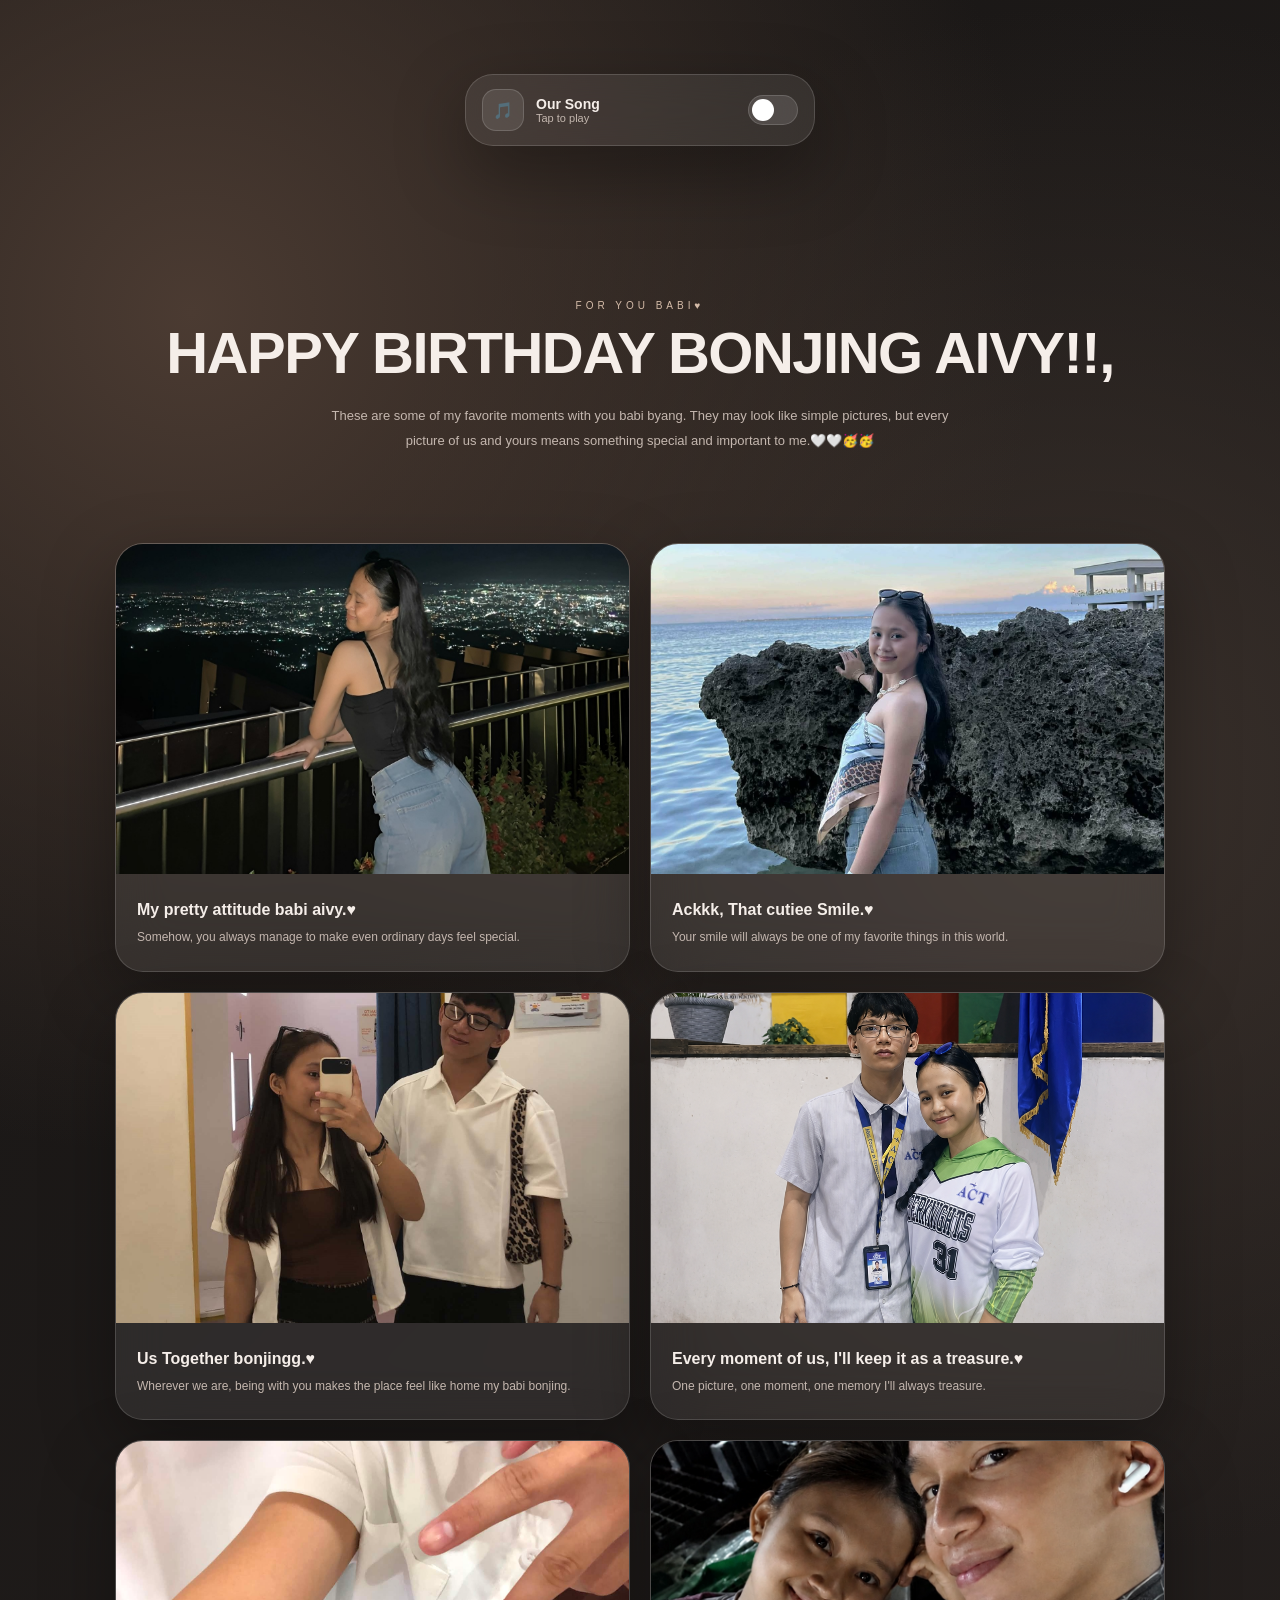
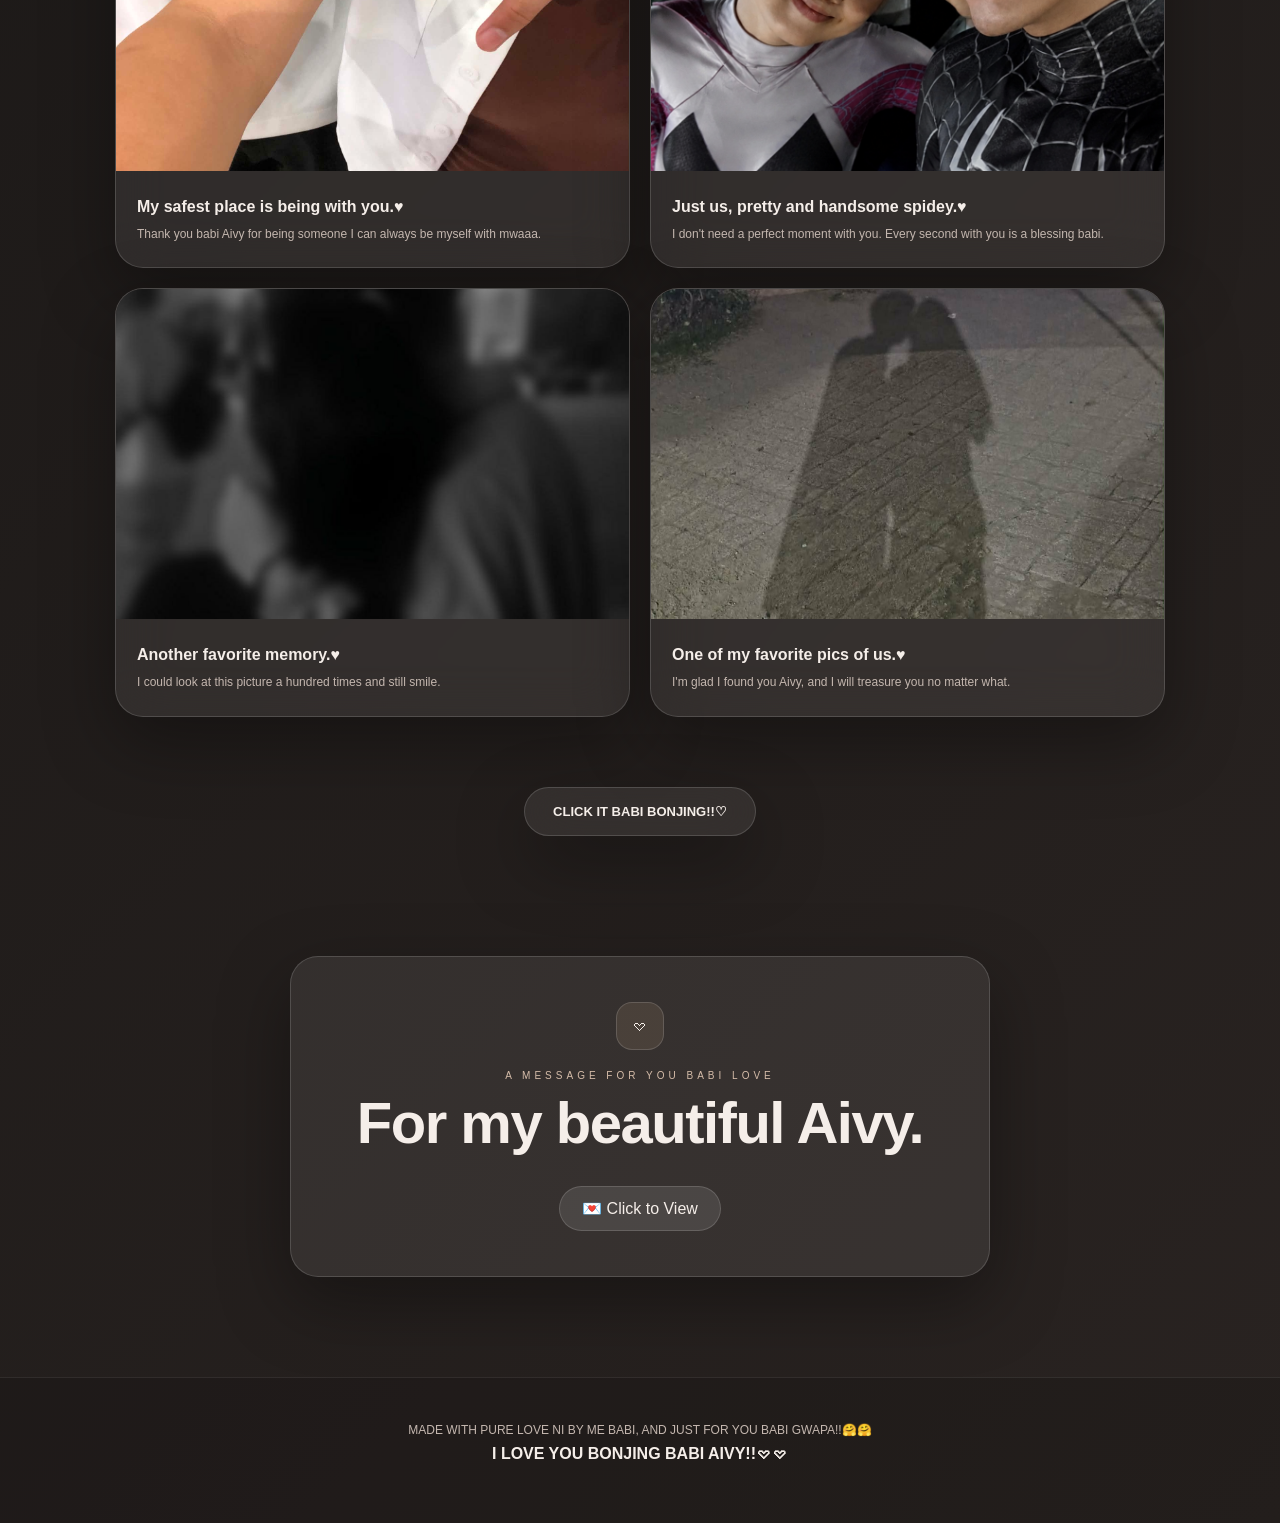
==== commit 7fe75714: "Update index.html" ====
--- a/index.html
+++ b/index.html
@@ -1,5 +1,4 @@
 <!DOCTYPE html>
-
 <html lang="en">
 
 <head>
@@ -64,7 +63,9 @@
         </div>
 
 
-        <audio id="music" loop preload="auto">
+        <audio id="music"
+               loop
+               preload="auto">
 
             <source
                 src="palayo_sa_mundo.mp3"
@@ -314,6 +315,7 @@
 
         <div class="memory-popup-card">
 
+
             <button
                 type="button"
                 class="memory-close"
@@ -372,30 +374,38 @@
                     data-message="Awwwww that small shy rubbing sa iyang hands huhu. Cute nimo Aivy byang ueyyy until now samot ka buyag akong asawa mwaaa. Stay cute, positive, kind and beautiful heart babi. I love you very muchieee babii. HAPPY BIRTHDAY GWAPAA BONJING BYANG, enjoy your 20th birthday babi!!">
 
 
-                <!-- VIDEO -->
-<button
-    type="button"
-    class="video-card"
-    id="videoCard"
-    aria-label="Play birthday video">
-
-    <video
-        id="videoPreview"
-        muted
-        playsinline
-        preload="metadata">
-
-        <source
-            src="VID_20260828_185823_873.mp4"
-            type="video/mp4">
-
-    </video>
-
-    <div class="video-play-icon">
-        ▶
+                <!-- VIDEO IN EMPTY RIGHT SIDE -->
+                <button
+                    type="button"
+                    class="video-card"
+                    id="videoCard"
+                    aria-label="Play birthday video">
+
+                    <video
+                        id="videoPreview"
+                        muted
+                        playsinline
+                        preload="metadata">
+
+                        <source
+                            src="VID_20260828_185823_873.mp4"
+                            type="video/mp4">
+
+                    </video>
+
+                    <div class="video-play-icon">
+                        ▶
+                    </div>
+
+                </button>
+
+
+            </div>
+
+        </div>
+
     </div>
 
-</button>
 
     <!-- EXPANDED IMAGE VIEWER -->
     <div class="image-viewer"
@@ -414,7 +424,6 @@
             </button>
 
 
-            <!-- FULL IMAGE -->
             <div class="expanded-image-area">
 
                 <img
@@ -425,7 +434,6 @@
             </div>
 
 
-            <!-- LETTER -->
             <div class="expanded-letter">
 
                 <p class="expanded-label">
@@ -458,35 +466,38 @@
     </div>
 
 
-    <!-- VIDEO VIEWER -->
-<div
-    class="video-viewer"
-    id="videoViewer">
-
-    <button
-        type="button"
-        class="video-viewer-close"
-        id="videoViewerClose">
-
-        ×
-
-    </button>
-
-
-    <video
-        id="fullVideo"
-        controls
-        playsinline>
-
-        <source
-            src="VID_20260828_185823_873.mp4"
-            type="video/mp4">
-
-        Your browser does not support video.
-
-    </video>
-
-</div>
+    <!-- FULL VIDEO VIEWER -->
+    <div
+        class="video-viewer"
+        id="videoViewer">
+
+
+        <button
+            type="button"
+            class="video-viewer-close"
+            id="videoViewerClose">
+
+            ×
+
+        </button>
+
+
+        <video
+            id="fullVideo"
+            controls
+            playsinline
+            preload="metadata">
+
+            <source
+                src="VID_20260828_185823_873.mp4"
+                type="video/mp4">
+
+            Your browser does not support video.
+
+        </video>
+
+
+    </div>
 
 
     <!-- LOVE MESSAGE -->
@@ -585,4 +596,4 @@
 
 </body>
 
-            </html>
+</html>
